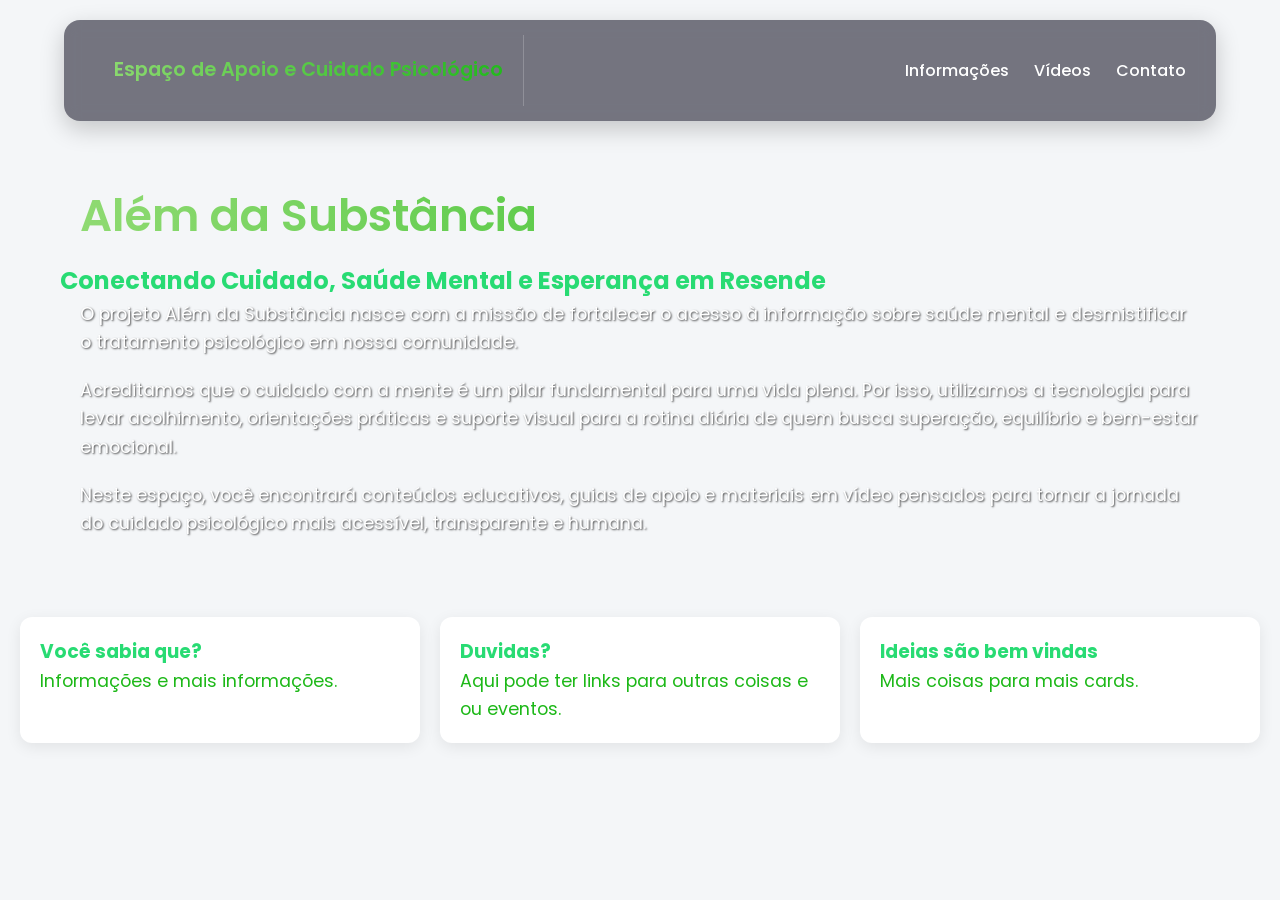
==== index.html @ c21adc3a "Mudança no texto do index" ====
<!DOCTYPE html>
<html lang="pt-br">
<head>
    <meta charset="UTF-8">
    <meta name="viewport" content="width=device-width, initial-scale=1.0">
    <link href="https://fonts.googleapis.com/css2?family=Poppins:wght@300;400;600&display=swap" rel="stylesheet">
    <link rel="icon" type="image/png" href="https://i.imgur.com/iHEQJsi.png">
    <title>Projeto Alem da Substancia</title>
      <!-- Google Analytics -->
    <script async src="https://www.googletagmanager.com/gtag/js?id=G-HS8SQFFDZ2"></script>
    <script>
        window.dataLayer = window.dataLayer || [];
        function gtag(){dataLayer.push(arguments);}
        gtag('js', new Date());

        gtag('config', 'G-HS8SQFFDZ2');
    </script>
    <link rel="stylesheet" href="style.css">
</head>
<body id="home">
    <header class="topo">
    <div class="logo">Espaço de Apoio e Cuidado Psicológico</div>
   
    <nav>
    <ul>
        <li><a href="info.html">Informações</a></li>
        <li><a href="videos.html">Vídeos</a></li>
        <li><a href="contato.html">Contato</a></li>
    </ul>
    </nav>
    </header>
        <main class="conteudo">
            <h1>Além da Substância</h1>
            <h2>Conectando Cuidado, Saúde Mental e Esperança em Resende</h2>
    
            <p>O projeto Além da Substância nasce com a missão de fortalecer o acesso à informação sobre saúde mental e desmistificar o tratamento psicológico em nossa comunidade.</p>
    
            <p>Acreditamos que o cuidado com a mente é um pilar fundamental para uma vida plena. Por isso, utilizamos a tecnologia para levar acolhimento, orientações práticas e suporte visual para a rotina diária de quem busca superação, equilíbrio e bem-estar emocional.</p>

            <p>Neste espaço, você encontrará conteúdos educativos, guias de apoio e materiais em vídeo pensados para tornar a jornada do cuidado psicológico mais acessível, transparente e humana.</p>
        </main>

         <div class="cards">
            <div class="card">
            <h3>Você sabia que?</h3>
            <p>Informações e mais informações.</p>
            </div>

            <div class="card">
            <h3>Duvidas?</h3>
            <p>Aqui pode ter links para outras coisas e ou eventos.</p>
            </div>

            <div class="card">
            <h3>Ideias são bem vindas</h3>
            <p>Mais coisas para mais cards.</p>
            </div>
    </div>
        </main>
    <script src="script.js"></script>
</body>
</html>
---- style.css ----
/* RESET */
* {
    margin: 0;
    padding: 0;
    box-sizing: border-box;
}

/* BODY */
body {
    font-family: 'Poppins', sans-serif;
    background-color: #f4f6f8;
    background-image: url('https://resende.rj.gov.br/img/noticias/1640277550679.png');
    background-attachment: fixed;
    background-position: center;
    background-size: 100% 100%;
    background-repeat: no-repeat;
    color: #28db73;
    line-height: 1.6;
}

/* ===== HEADER ===== */
.topo {
    position: absolute;
    top: 20px;
    left: 50%;
    transform: translateX(-50%);

    width: 90%;
    max-width: 1200px;

    display: flex;
    justify-content: space-between;
    align-items: center;

    padding: 15px 30px;

    background: rgba(30, 30, 47, 0.6);
    backdrop-filter: blur(8px);

    border-radius: 16px;
    box-shadow: 0 8px 25px rgba(0,0,0,0.2);
}

.topo:hover {
    transform: translateX(-50%) scale(1.01);
    transition: 0.3s;
}

/* LOGO */
.logo {
    padding: 20px;
    font-size: 1.2rem;
    font-weight: 600;

    padding-right: 20px;
    border-right: 1px solid rgba(255,255,255,0.2);

    background: linear-gradient(90deg, #8fda72, #1db818);
    -webkit-background-clip: text;
    -webkit-text-fill-color: transparent;
}

/* NAV */
.topo nav {
    margin-left: 20px;
}

.topo nav ul {
    list-style: none;
    display: flex;
    gap: 25px;
}

.topo nav a {
    color: #ffffff;
    text-decoration: none;
    font-weight: 500;
    position: relative;
    transition: 0.3s;
}

/* underline */
.topo nav a::after {
    content: "";
    position: absolute;
    width: 0%;
    height: 2px;
    bottom: -5px;
    left: 0;
    background-color: #1db818;
    transition: 0.3s;
}

.topo nav a:hover::after {
    width: 100%;
}

.topo nav a:hover {
    color: #28db73;
}

/* link ativo */
.topo nav a.ativo {
    color: #28db73;
    pointer-events: none;
    cursor: default;
}

.topo nav a.ativo::after {
    width: 100%;
}

/* ===== CONTEÚDO ===== */
.conteudo {
    padding: 40px 20px;
    padding-top: 140px;
    max-width: 1200px;
    margin: auto;
}
/* -=== Chatbot ===- */

    #chatbox {
      width: 300px;
      border: 1px solid #ccc;
      padding: 10px;
      height: 300px;
      overflow-y: auto;
      margin-bottom: 10px;
    }
    .user { color: blue; }
    .bot { color: green; }

/* TEXTOS */
h1 {
    font-size: 2.8rem;
    margin: 40px 20px 10px;
    font-weight: 600;

    background: linear-gradient(90deg, #8fda72, #1db818);
    -webkit-background-clip: text;
    -webkit-text-fill-color: transparent;
}

p {
    margin: 0 20px 20px;
    font-size: 1.1rem;
    color: #1db818;
}

/* LINKS */
a {
    color: #1db818;
    text-decoration: none;
}

a:hover {
    text-decoration: underline;
    color: #28db73;
}

/* BOTÕES */
button {
    background: #1db818;
    color: white;
    border: none;
    padding: 10px 18px;
    border-radius: 6px;
    cursor: pointer;
    transition: 0.3s;
}

button:hover {
    background: #28db73;
}

/* ===== CARDS ===== */
.cards {
    display: flex;
    gap: 20px;
    margin: 20px;
    flex-wrap: wrap;
}

.card {
    background: white;
    padding: 20px;
    border-radius: 12px;
    flex: 1 1 250px;

    box-shadow: 0 4px 15px rgba(0,0,0,0.08);
    transition: 0.3s;
}

.card:hover {
    transform: translateY(-5px);
    box-shadow: 0 8px 25px rgba(0,0,0,0.12);
}

.card h2 {
    margin-bottom: 10px;
    color: #1e1e2f;
}

.card p {
    margin: 0;
}

.voltar-container {
    display: flex;
    justify-content: flex-end; /* Alinha o botão totalmente à direita */
    padding: 20px; /* Ajuste o espaçamento como preferir */
}

.btn-voltar {
    background: #1db818;
    color: white;
    border: none;
    padding: 10px 18px;
    border-radius: 8px;
    cursor: pointer;
    transition: 0.3s;
}

.btn-voltar:hover {
    background: #28db73;
}

#home .conteudo p {
    color: #ffffff; /* Cor branca para dar contraste com o fundo */
    text-shadow: 1px 1px 2px rgba(0, 0, 0, 0.7); /* Adiciona uma sombra leve para destacar ainda mais */
    font-size: 1.1rem;
    line-height: 1.6;
}
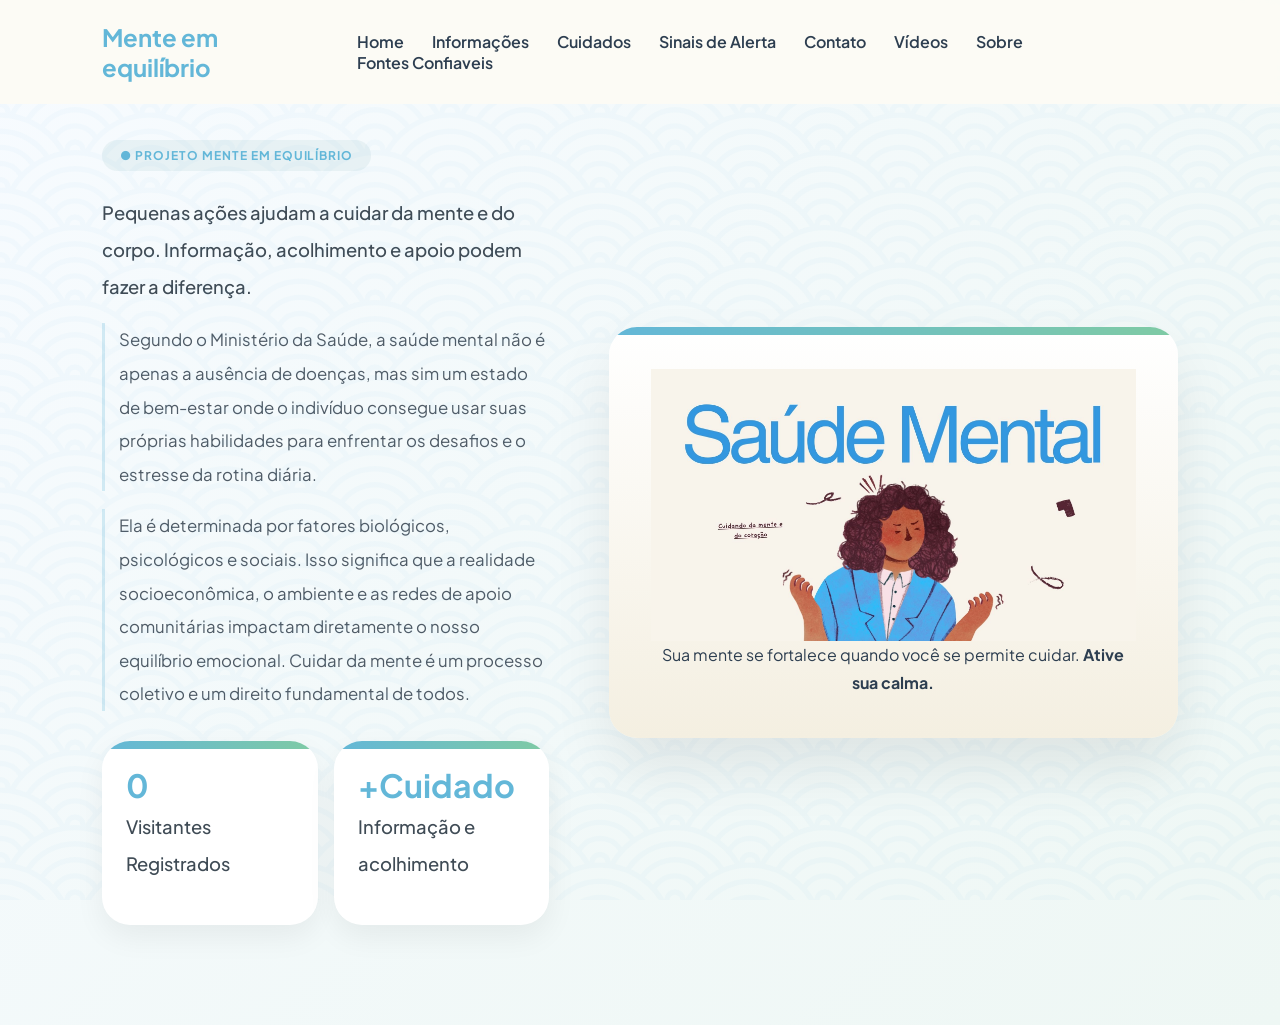
==== commit 2bfb93a4: "Mudando o site para salvar na pasta" ====
--- a/index.html
+++ b/index.html
@@ -1,62 +1,215 @@
 <!DOCTYPE html>
-<html lang="pt-br">
+<html lang="pt-BR">
 <head>
     <meta charset="UTF-8">
     <meta name="viewport" content="width=device-width, initial-scale=1.0">
-    <link href="https://fonts.googleapis.com/css2?family=Poppins:wght@300;400;600&display=swap" rel="stylesheet">
-    <link rel="icon" type="image/png" href="https://i.imgur.com/iHEQJsi.png">
-    <title>Projeto Alem da Substancia</title>
-      <!-- Google Analytics -->
-    <script async src="https://www.googletagmanager.com/gtag/js?id=G-HS8SQFFDZ2"></script>
-    <script>
-        window.dataLayer = window.dataLayer || [];
-        function gtag(){dataLayer.push(arguments);}
-        gtag('js', new Date());
-
-        gtag('config', 'G-HS8SQFFDZ2');
-    </script>
+    <title>Mente em equilíbrio - Saúde Mental</title>
+    <link rel="preconnect" href="https://fonts.googleapis.com">
+    <link rel="preconnect" href="https://fonts.gstatic.com" crossorigin>
+    <link href="https://fonts.googleapis.com/css2?family=Plus+Jakarta+Sans:ital,wght@0,300;0,700;1,400&display=swap" rel="stylesheet">
     <link rel="stylesheet" href="style.css">
 </head>
-<body id="home">
-    <header class="topo">
-    <div class="logo">Espaço de Apoio e Cuidado Psicológico</div>
-   
-    <nav>
-    <ul>
-        <li><a href="info.html">Informações</a></li>
-        <li><a href="videos.html">Vídeos</a></li>
-        <li><a href="contato.html">Contato</a></li>
-    </ul>
-    </nav>
+<body>
+
+    <header class="navbar">
+        <div class="logo">Mente em equilíbrio</div>
+        <nav>
+            <a href="index.html">Home</a>
+        <a href="informacoes.html">Informações</a>
+        <a href="cuidados.html">Cuidados</a>
+        <a href="sinaisdealerta.html">Sinais de Alerta</a>
+        <a href="contato.html">Contato</a>
+        <a href="videos.html">Vídeos</a>
+        <a href="sobre.html">Sobre</a>
+        <a href="fontesconfiaveis.html">Fontes Confiaveis</a>
+        </nav>
     </header>
-        <main class="conteudo">
-            <h1>Além da Substância</h1>
-            <h2>Conectando Cuidado, Saúde Mental e Esperança em Resende</h2>
-    
-            <p>O projeto Além da Substância nasce com a missão de fortalecer o acesso à informação sobre saúde mental e desmistificar o tratamento psicológico em nossa comunidade.</p>
-    
-            <p>Acreditamos que o cuidado com a mente é um pilar fundamental para uma vida plena. Por isso, utilizamos a tecnologia para levar acolhimento, orientações práticas e suporte visual para a rotina diária de quem busca superação, equilíbrio e bem-estar emocional.</p>
-
-            <p>Neste espaço, você encontrará conteúdos educativos, guias de apoio e materiais em vídeo pensados para tornar a jornada do cuidado psicológico mais acessível, transparente e humana.</p>
-        </main>
-
-         <div class="cards">
-            <div class="card">
-            <h3>Você sabia que?</h3>
-            <p>Informações e mais informações.</p>
+
+    <!-- HERO SECTION (HOME) -->
+    <main class="hero-container" id="home" class="page active">
+       <section class="hero-left">
+            <span class="badge">● PROJETO Mente em equilíbrio</span>
+            <h1>Mente em <br><em>Equilíbrio</em></h1>
+            <p>
+            Pequenas ações ajudam a cuidar da mente e do corpo.
+            Informação, acolhimento e apoio podem fazer a diferença.
+            </p>          
+            <p>Segundo o Ministério da Saúde, a saúde mental não é apenas a ausência de doenças, mas sim um estado de bem-estar onde o indivíduo consegue usar suas próprias habilidades para enfrentar os desafios e o estresse da rotina diária.</p>           
+            <p>Ela é determinada por fatores biológicos, psicológicos e sociais. Isso significa que a realidade socioeconômica, o ambiente e as redes de apoio comunitárias impactam diretamente o nosso equilíbrio emocional. Cuidar da mente é um processo coletivo e um direito fundamental de todos.</p>  
+            
+            <div class="mini-cards">
+                <div class="card-stat card-with-border">
+                    <!-- CORREÇÃO AQUI: Adicionado id="contador" para o JavaScript atualizar -->
+                    <h2 id="contador">0</h2> 
+                    <p>Visitantes Registrados</p>
+                </div>
+                <div class="card-stat card-with-border">
+                    <h2>+Cuidado</h2>
+                    <p>Informação e acolhimento</p>
+                </div>
             </div>
-
-            <div class="card">
-            <h3>Duvidas?</h3>
-            <p>Aqui pode ter links para outras coisas e ou eventos.</p>
+        </section>
+
+        <section class="hero-right">
+            <div class="card-border-top"></div>
+            <div class="main-card card-with-border">
+                <img src="img/SaudeMental.png" class="mascote-img">
+                <p class="card-text">Sua mente se fortalece quando você se permite cuidar. <strong>Ative sua calma.</strong></p>
             </div>
-
-            <div class="card">
-            <h3>Ideias são bem vindas</h3>
-            <p>Mais coisas para mais cards.</p>
-            </div>
-    </div>
-        </main>
-    <script src="script.js"></script>
+        </section>
+    </main>
+
+    <!-- SEÇÃO INFORMAÇÕES -->
+    
+
+    <!-- Seção Cuidados -->
+
+    
+    <!-- Seção Busca Ajuda-->
+
+    
+
+    <!-- SEÇÃO CONTATO -->
+    
+    <!-- SEÇÃO VÍDEOS -->
+    
+    <!-- SEÇÃO COMENTÁRIOS -->
+
+
+    <!-- Conexão do Front-end com o Back-end em Python -->
+    <script>
+            const API_URL = window.location.hostname === "localhost" ||
+                            window.location.hostname === "127.0.0.1"
+                ? "http://127.0.0.1:5000/api"
+                : "/api";
+
+        // =========================
+        // 🔧 UTILIDADE SEGURA
+        // =========================
+        function exists(selector) {
+            return document.querySelector(selector) !== null;
+        }
+
+        // =========================
+        // 📊 VISITAS (index ou onde tiver #contador)
+        // =========================
+        async function updateVisitCounter() {
+            try {
+                const el = document.getElementById("contador");
+                if (!el) return;
+
+                const response = await fetch(`${API_URL}/visita`);
+                const data = await response.json();
+
+                el.innerText = data.total_visitantes;
+            } catch (error) {
+                console.error("Erro contador:", error);
+            }
+        }
+
+        // =========================
+        // 💬 DEPOIMENTOS (somente página sobre)
+        // =========================
+        async function loadDepoimentos() {
+            try {
+                const mural = document.querySelector(".comments-mural");
+                if (!mural) return;
+
+                const response = await fetch(`${API_URL}/depoimentos`);
+                const depoimentos = await response.json();
+
+                mural.innerHTML = "";
+
+                depoimentos.forEach((depo) => {
+                    const card = document.createElement("div");
+                    card.className = "mural-card";
+                    card.innerHTML = `
+                        <strong>${depo.nome}</strong>
+                        <p>"${depo.texto}"</p>
+                    `;
+                    mural.appendChild(card);
+                });
+
+            } catch (error) {
+                console.error("Erro depoimentos:", error);
+            }
+        }
+
+        // =========================
+        // 📨 ENVIO DE DEPOIMENTO
+        // =========================
+        async function submitDepoimento(event) {
+            event.preventDefault();
+
+            const nomeEl = document.getElementById("comentario-nome");
+            const textoEl = document.getElementById("comentario-texto");
+
+            if (!nomeEl || !textoEl) return;
+
+            const nome = nomeEl.value.trim() || "Anônimo";
+            const texto = textoEl.value.trim();
+
+            if (!texto) return;
+
+            try {
+                await fetch(`${API_URL}/depoimentos`, {
+                    method: "POST",
+                    headers: { "Content-Type": "application/json" },
+                    body: JSON.stringify({ nome, texto }),
+                });
+
+                event.target.reset();
+                await loadDepoimentos();
+
+            } catch (error) {
+                console.error("Erro envio:", error);
+            }
+        }
+
+        // =========================
+        // 🎥 VÍDEOS (global)
+        // =========================
+        function initVideos() {
+            document.addEventListener("click", (e) => {
+                const preview = e.target.closest(".video-preview");
+
+                if (preview) {
+                    const url = preview.getAttribute("data-video");
+                    if (url) {
+                        window.open(url, "_blank", "noopener");
+                    }
+                }
+            });
+        }
+
+        // =========================
+        // 🚦 INIT PRINCIPAL
+        // =========================
+        document.addEventListener("DOMContentLoaded", () => {
+
+            // 📊 página index
+            if (exists("#contador")) {
+                updateVisitCounter();
+            }
+
+            // 💬 página sobre
+            if (exists(".comments-mural")) {
+                loadDepoimentos();
+            }
+
+            if (exists(".comment-form")) {
+                document
+                    .querySelector(".comment-form")
+                    .addEventListener("submit", submitDepoimento);
+            }
+
+            // 🎥 vídeos (global)
+            if (exists(".video-preview")) {
+                initVideos();
+            }
+
+        });
+    </script>
+    
 </body>
-</html>
+</html>
--- a/style.css
+++ b/style.css
@@ -1,235 +1,841 @@
-/* RESET */
+﻿/* -------------------------------------------------------------
+   Brand palette and global style variables
+   ------------------------------------------------------------- */
+:root {
+    --bg: #f8fcff;
+    --surface: #ffffff;
+
+    --primary: #63b7d8;
+    --secondary: #8dd48a;
+
+    --primary-light: #dff4fb;
+    --secondary-light: #e6f7e5;
+
+    --text: #2d3e50;
+    --text-muted: #5b6770;
+
+    --accent: #63b7d8;
+    --border: #dceaf0;
+
+    --shadow: rgba(0,0,0,0.08);
+
+    --secondary-dark: #5ebf75;
+
+    --surface-soft: #f5fbff;
+}
+
+@keyframes wave {
+    0% {
+        background-position: 0% 0;
+    }
+    50% {
+        background-position: 250% 0;
+    }
+    100% {
+        background-position: 0% 0;
+    }
+}
+
+/* Reset and base typography */
 * {
     margin: 0;
     padding: 0;
     box-sizing: border-box;
-}
-
-/* BODY */
-body {
-    font-family: 'Poppins', sans-serif;
-    background-color: #f4f6f8;
-    background-image: url('https://resende.rj.gov.br/img/noticias/1640277550679.png');
-    background-attachment: fixed;
-    background-position: center;
-    background-size: 100% 100%;
-    background-repeat: no-repeat;
-    color: #28db73;
-    line-height: 1.6;
-}
-
-/* ===== HEADER ===== */
-.topo {
-    position: absolute;
-    top: 20px;
-    left: 50%;
-    transform: translateX(-50%);
-
-    width: 90%;
-    max-width: 1200px;
-
+    font-family: 'Plus Jakarta Sans', sans-serif;
+}
+
+html {
+    scroll-behavior: smooth;
+    scroll-snap-type: y mandatory;
+    scroll-padding-top: 96px; /* account for fixed navbar height */
+}
+html, body {
+    margin: 0;
+    padding: 0;
+    overflow-x: hidden;
+    scroll-behavior: smooth;
+    background: #f7fbff;
+}
+
+body::before {
+    content: "";
+    position: fixed;
+    inset: 0;
+
+    background-image: url("./img/endless-clouds.svg");
+    background-repeat: repeat;
+    background-size: 150px;
+
+    opacity: 0.035;
+
+    pointer-events: none;
+    z-index: 0;
+}
+
+/*Alert Box*/
+
+.alert-box {
+    margin-top: 40px;
+    max-width: 800px;
+    padding: 20px 30px;
+
+    background: #eaf7fc;
+    border-left: 5px solid #63b7d8;
+
+    border-radius: 16px;
+
+    color: #2d3e50;
+    font-size: 1rem;
+    line-height: 1.7;
+
+    box-shadow: 0 8px 20px rgba(99, 183, 216, 0.08);
+}
+
+/* make sections snap into place for a cleaner scrolling experience */
+main, section, .hero-container {
+    scroll-snap-align: start;
+}
+
+a {
+    color: inherit;
+    text-decoration: none;
+}
+
+button,
+input,
+textarea {
+    font: inherit;
+}
+
+button {
+    cursor: pointer;
+}
+
+/* -------------------------------------------------------------
+   Navbar
+   ------------------------------------------------------------- */
+.navbar {
+    position: fixed;
+    inset: 0 auto auto 0;
     display: flex;
     justify-content: space-between;
     align-items: center;
-
-    padding: 15px 30px;
-
-    background: rgba(30, 30, 47, 0.6);
-    backdrop-filter: blur(8px);
-
-    border-radius: 16px;
-    box-shadow: 0 8px 25px rgba(0,0,0,0.2);
-}
-
-.topo:hover {
-    transform: translateX(-50%) scale(1.01);
-    transition: 0.3s;
-}
-
-/* LOGO */
-.logo {
-    padding: 20px;
-    font-size: 1.2rem;
+    width: 100%;
+    padding: 22px 8%;
+    background: rgba(252, 251, 245, 0.95);
+    backdrop-filter: blur(10px);
+    z-index: 1000;
+}
+
+.navbar .logo {
+    font-size: 24px;
+    font-weight: 700;
+    color: var(--primary);
+}
+
+.navbar nav {
+    display: flex;
+    flex-wrap: wrap;
+    align-items: center;
+}
+
+.navbar nav a {
+    margin-left: 28px;
+    color: var(--text);
     font-weight: 600;
-
-    padding-right: 20px;
-    border-right: 1px solid rgba(255,255,255,0.2);
-
-    background: linear-gradient(90deg, #8fda72, #1db818);
-    -webkit-background-clip: text;
-    -webkit-text-fill-color: transparent;
-}
-
-/* NAV */
-.topo nav {
-    margin-left: 20px;
-}
-
-.topo nav ul {
-    list-style: none;
+    transition: color 0.2s ease;
+}
+
+.navbar nav a:hover {
+    color: var(--accent);
+}
+
+.btn-contato-nav {
+    padding: 10px 18px;
+    border-radius: 999px;
+    border: 1px solid var(--secondary);
+    background: rgba(200, 176, 146, 0.18);
+}
+
+/* -------------------------------------------------------------
+   Hero section
+   ------------------------------------------------------------- */
+.hero-container {
+    display: grid;
+    grid-template-columns: 1.1fr 1.4fr;
+    align-items: center;
+    gap: 60px;
+
+    padding: 140px 8% 100px;
+    min-height: 100vh;
+
+    background: linear-gradient(135deg, #f7fbff 0%, #eef7f4 100%);
+}
+
+.hero-left {
+    max-width: 620px;
+}
+
+.badge {
+    display: inline-block;
+    margin-bottom: 24px;
+    padding: 8px 18px;
+    border-radius: 999px;
+    background: rgba(150, 184, 192, 0.15);
+    color: var(--primary);
+    font-size: 12px;
+    font-weight: 700;
+    letter-spacing: 0.08em;
+    text-transform: uppercase;
+}
+
+.hero-left h1 {
+    display: none;
+}
+
+.hero-left h1 em {
+    display: inline-block;
+    color: var(--primary);
+    font-style: italic;
+    font-weight: 400;
+}
+
+.hero-left p {
+    font-size: 1.05rem;
+    line-height: 2;
+    color: #4f5b66;
+    margin-bottom: 18px;
+}
+
+.hero-left p:first-of-type {
+    font-size: 1.15rem;
+    font-weight: 500;
+    color: #3f4b55;
+}
+
+.hero-left p + p {
+    border-left: 3px solid rgba(99, 183, 216, 0.25);
+    padding-left: 14px;
+}
+
+.hero-buttons {
     display: flex;
-    gap: 25px;
-}
-
-.topo nav a {
-    color: #ffffff;
-    text-decoration: none;
-    font-weight: 500;
+    flex-wrap: wrap;
+    gap: 16px;
+    margin-bottom: 40px;
+}
+
+.btn-primary,
+.btn-secondary {
+    display: inline-flex;
+    align-items: center;
+    justify-content: center;
+    padding: 14px 28px;
+    border-radius: 999px;
+    font-weight: 700;
+    transition: transform 0.2s ease, background-color 0.2s ease, color 0.2s ease;
+}
+
+.btn-primary {
+    background-color: var(--primary);
+    color: var(--surface);
+    border: 1px solid transparent;
+}
+
+.btn-primary:hover {
+    background-color: #4c6e5f;
+    transform: translateY(-2px);
+}
+
+.btn-secondary {
+    border: 2px solid var(--secondary);
+    color: var(--text);
+    background: rgba(150, 184, 192, 0.12);
+}
+
+.btn-secondary:hover {
+    background: rgba(200, 176, 146, 0.14);
+}
+
+.mini-cards {
+    display: grid;
+    grid-template-columns: 1fr 1fr;
+    gap: 16px;
+    margin-top: 30px;
+}
+
+.card-stat {
+    padding: 24px;
+    border-radius: 20px;
+    background: white;
+    box-shadow: 0 12px 30px rgba(0,0,0,0.06);
+}
+
+.card-stat h2 {
+    color: var(--primary);
+    font-size: 2rem;
+    margin-bottom: 4px;
+}
+
+.card-stat p {
+    color: var(--text-muted);
+    font-size: 0.95rem;
+}
+
+.hero-right {
+    display: flex;
+    justify-content: center;
+    align-items: center;
+}
+
+.main-card {
+    width: 100%;
+    padding: 42px;
+    border-radius: 40px;
+    background: linear-gradient(180deg, var(--surface) 0%, #f4efe1 100%);
+    box-shadow: 0 30px 60px var(--shadow);
+    text-align: center;
+}
+
+
+.mascote-img {
+    width: 100%;
+    max-width: 620px;
+    margin: 0 auto;
+    display: block;
+}
+.card-text {
+    color: var(--text);
+    line-height: 1.7;
+    font-size: 1rem;
+}
+
+.card-central {
+    grid-column: 1 / -1;
+    justify-self: center;
+    width: 100%;
+    max-width: 380px; /* ajuste conforme os outros cards */
+}
+
+/* -------------------------------------------------------------
+   Sections and cards
+   ------------------------------------------------------------- */
+.info-section,
+.contact-section,
+.generic-section {
+    width: 100%;
+    padding: 100px 8%;
+    display: flex;
+    flex-direction: column;
+    justify-content: center;
+    align-items: center;
+    text-align: center;
+}
+
+.info-section {
+    background: linear-gradient(135deg, var(--bg) 30%, #efe8dc 100%);
+}
+
+.generic-section {
+    background: var(--surface);
+}
+
+.contact-section {
+    background: linear-gradient(135deg, var(--bg) 30%, #efe8dc 100%);
+}
+
+.section-badge {
+    color: var(--primary);
+    font-size: 0.8rem;
+    font-weight: 700;
+    letter-spacing: 0.15em;
+    text-transform: uppercase;
+    margin-bottom: 14px;
+}
+
+.section-title {
+    color: var(--text);
+    font-size: clamp(2.5rem, 3vw, 4rem);
+    font-weight: 700;
+    margin-bottom: 12px;
+}
+
+.section-title em {
+    color: var(--secondary);
+    font-style: italic;
+    font-weight: 400;
+}
+
+.section-subtitle {
+    color: var(--text-muted);
+    font-size: 1rem;
+    margin-bottom: 45px;
+    max-width: 720px;
+}
+
+.info-cards-container,
+.contact-cards-container {
+    width: 100%;
+    max-width: 1200px;
+    display: grid;
+    grid-template-columns: repeat(auto-fit, minmax(280px, 1fr));
+    gap: 30px;
+}
+
+.info-card,
+.contact-card {
     position: relative;
-    transition: 0.3s;
-}
-
-/* underline */
-.topo nav a::after {
+    background: var(--surface);
+    border-radius: 28px;
+    padding: 34px 30px;
+    box-shadow: 0 18px 40px var(--shadow);
+    overflow: hidden;
+    transition: transform 0.25s ease, box-shadow 0.25s ease;
+}
+
+.info-card:hover,
+.contact-card:hover {
+    transform: translateY(-5px);
+    box-shadow: 0 25px 50px rgba(36, 48, 42, 0.12);
+}
+
+.card-with-border {
+    position: relative;
+    overflow: hidden;
+    border-radius: 28px;
+}
+
+.card-with-border::before {
     content: "";
     position: absolute;
-    width: 0%;
-    height: 2px;
-    bottom: -5px;
+    top: 0;
     left: 0;
-    background-color: #1db818;
-    transition: 0.3s;
-}
-
-.topo nav a:hover::after {
-    width: 100%;
-}
-
-.topo nav a:hover {
-    color: #28db73;
-}
-
-/* link ativo */
-.topo nav a.ativo {
-    color: #28db73;
-    pointer-events: none;
-    cursor: default;
-}
-
-.topo nav a.ativo::after {
-    width: 100%;
-}
-
-/* ===== CONTEÚDO ===== */
-.conteudo {
-    padding: 40px 20px;
-    padding-top: 140px;
+    width: 100%;
+    height: 8px;
+
+    background: linear-gradient(90deg, #63b7d8, #8dd48a, #ffffff);
+    background-size: 300% 100%;
+    animation: wave 8s linear infinite;
+}
+
+.info-card h3,
+.contact-card h3 {
+    color: var(--primary);
+    font-size: 1.4rem;
+    margin-bottom: 16px;
+}
+
+.contact-card h3 {
+    color: var(--text);
+}
+
+.info-card p,
+.contact-info {
+    color: var(--text-muted);
+    line-height: 1.75;
+    font-size: 0.98rem;
+}
+
+.card-tag {
+    display: inline-flex;
+    align-items: center;
+    justify-content: center;
+    padding: 6px 14px;
+    border-radius: 999px;
+    font-size: 0.75rem;
+    font-weight: 700;
+    color: var(--primary);
+    background: rgba(150, 184, 192, 0.18);
+    text-transform: uppercase;
+    margin-bottom: 18px;
+}
+
+.contact-info strong {
+    color: var(--primary);
+}
+
+/* -------------------------------------------------------------
+   Video cards
+   ------------------------------------------------------------- */
+.videos-cards-container {
+    width: 100%;
     max-width: 1200px;
-    margin: auto;
-}
-/* -=== Chatbot ===- */
-
-    #chatbox {
-      width: 300px;
-      border: 1px solid #ccc;
-      padding: 10px;
-      height: 300px;
-      overflow-y: auto;
-      margin-bottom: 10px;
-    }
-    .user { color: blue; }
-    .bot { color: green; }
-
-/* TEXTOS */
-h1 {
-    font-size: 2.8rem;
-    margin: 40px 20px 10px;
+    display: grid;
+    grid-template-columns: repeat(auto-fit, minmax(300px, 1fr));
+    gap: 30px;
+}
+
+.video-single-container {
+    display: flex;
+    justify-content: center;
+}
+
+.video-card {
+    background: var(--surface);
+    border-radius: 24px;
+    overflow: hidden;
+    box-shadow: 0 16px 45px var(--shadow);
+    border: 1px solid var(--border);
+    transition: transform 0.25s ease, box-shadow 0.25s ease;
+}
+
+.video-card:hover {
+    transform: translateY(-4px);
+}
+
+.video-preview {
+    position: relative;
+    width: 100%;
+    height: 200px;
+    background-color: #111;
+    overflow: hidden;
+    cursor: pointer; /* make it obvious it's clickable */
+}
+
+.video-preview img {
+    width: 100%;
+    height: 100%;
+    object-fit: cover;
+    transition: transform 0.35s ease;
+}
+
+.video-card:hover .video-preview img {
+    transform: scale(1.05);
+}
+
+.play-icon {
+    position: absolute;
+    top: 50%;
+    left: 50%;
+    transform: translate(-50%, -50%);
+    width: 52px;
+    height: 52px;
+    border-radius: 50%;
+    display: grid;
+    place-items: center;
+    background-color: var(--accent);
+    color: var(--surface);
+    font-size: 18px;
+    box-shadow: 0 6px 18px rgba(0, 0, 0, 0.2);
+    transition: transform 0.2s ease, background-color 0.2s ease;
+}
+
+.video-card:hover .play-icon {
+    transform: translate(-50%, -50%) scale(1.08);
+    background-color: #8c4f3e;
+}
+
+.video-content {
+    padding: 26px;
+}
+
+.video-tag {
+    display: inline-flex;
+    font-size: 0.72rem;
+    font-weight: 700;
+    color: var(--primary);
+    background: rgba(150, 184, 192, 0.18);
+    padding: 6px 12px;
+    border-radius: 999px;
+    text-transform: uppercase;
+    margin-bottom: 16px;
+}
+
+.video-content h3 {
+    font-size: 1.2rem;
+    color: var(--text);
+    margin-bottom: 12px;
+}
+
+.video-content p {
+    color: var(--text-muted);
+    font-size: 0.95rem;
+    line-height: 1.7;
+    margin-bottom: 18px;
+    min-height: 4.5rem;
+}
+
+.btn-watch {
+    color: var(--accent);
+    font-weight: 700;
+    font-size: 0.95rem;
+    display: inline-flex;
+    align-items: center;
+}
+
+.btn-watch:hover {
+    color: #8c4f3e;
+    text-decoration: underline;
+}
+
+/* -------------------------------------------------------------
+   Comments and testimonials
+   ------------------------------------------------------------- */
+.comments-container {
+    width: calc(100% - 200px);
+    max-width: 1400px;
+    display: grid;
+    grid-template-columns: minmax(280px, 1fr) minmax(320px, 1fr);
+    gap: 38px;
+    text-align: left;
+    margin: 0 auto;
+}
+
+.comment-form-box {
+    width: 70%;
+    max-width: 760px;
+    margin: 0 auto;
+    background: var(--surface);
+    border: 1px solid var(--border);
+    border-radius: 28px;
+    padding: 38px;
+    box-shadow: 0 16px 40px var(--shadow);
+    /* centralizar o formulário dentro do container */
+    grid-column: 1 / -1;
+    justify-self: center;
+}
+
+.comment-form-box h3 {
+    color: var(--text);
+    font-size: 1.45rem;
+    margin-bottom: 22px;
+}
+
+.comment-form {
+    display: grid;
+    gap: 22px;
+}
+
+.input-group {
+    display: grid;
+    gap: 8px;
+}
+
+.input-group label {
+    color: var(--text-muted);
+    font-size: 0.95rem;
     font-weight: 600;
-
-    background: linear-gradient(90deg, #8fda72, #1db818);
-    -webkit-background-clip: text;
-    -webkit-text-fill-color: transparent;
-}
-
-p {
-    margin: 0 20px 20px;
-    font-size: 1.1rem;
-    color: #1db818;
-}
-
-/* LINKS */
-a {
-    color: #1db818;
-    text-decoration: none;
-}
-
-a:hover {
-    text-decoration: underline;
-    color: #28db73;
-}
-
-/* BOTÕES */
-button {
-    background: #1db818;
-    color: white;
+}
+
+.input-group input,
+.input-group textarea {
+    width: 100%;
+    padding: 16px;
+    border-radius: 16px;
+    border: 1px solid var(--border);
+    background: var(--surface-soft);
+    color: var(--text);
+    transition: border-color 0.2s ease, background-color 0.2s ease;
+}
+
+.input-group input:focus,
+.input-group textarea:focus {
+    outline: none;
+    background: var(--surface);
+    border-color: var(--primary);
+}
+
+.comment-form-box .btn-primary {
     border: none;
-    padding: 10px 18px;
-    border-radius: 6px;
+}
+
+.comments-mural {
+    display: flex;
+    flex-direction: column;
+    gap: 20px;
+    max-height: 480px;
+    overflow-y: auto;
+    padding-right: 10px;
+}
+
+.comments-mural::-webkit-scrollbar {
+    width: 8px;
+}
+
+.comments-mural::-webkit-scrollbar-thumb {
+    background-color: rgba(92, 92, 92, 0.18);
+    border-radius: 10px;
+}
+
+.mural-card {
+    background: #f6f5f0;
+    border-left: 4px solid var(--accent);
+    border-radius: 0 18px 18px 0;
+    padding: 22px;
+    box-shadow: 0 12px 28px rgba(36, 48, 42, 0.06);
+}
+
+.mural-card-header {
+    display: flex;
+    justify-content: space-between;
+    align-items: center;
+    gap: 12px;
+    margin-bottom: 12px;
+}
+
+.mural-card-header strong {
+    color: var(--primary);
+    font-size: 0.98rem;
+}
+
+.mural-date {
+    color: #8c8c84;
+    font-size: 0.8rem;
+}
+
+.mural-card p {
+    color: var(--text-muted);
+    font-size: 0.95rem;
+    line-height: 1.75;
+    font-style: italic;
+}
+
+/* -------------------------------------------------------------
+   Video modal
+   ------------------------------------------------------------- */
+.video-modal {
+    display: none;
+    position: fixed;
+    inset: 0;
+    z-index: 2000;
+    background-color: rgba(0, 0, 0, 0.78);
+    align-items: center;
+    justify-content: center;
+    padding: 18px;
+}
+
+.video-modal-content {
+    position: relative;
+    width: 100%;
+    max-width: 840px;
+    background-color: #111;
+    border-radius: 24px;
+    overflow: hidden;
+    box-shadow: 0 14px 50px rgba(0, 0, 0, 0.55);
+}
+
+.video-modal-close {
+    position: absolute;
+    top: -10px;
+    right: 18px;
+    color: var(--surface);
+    font-size: 44px;
+    font-weight: 700;
     cursor: pointer;
-    transition: 0.3s;
-}
-
-button:hover {
-    background: #28db73;
-}
-
-/* ===== CARDS ===== */
-.cards {
-    display: flex;
-    gap: 20px;
-    margin: 20px;
-    flex-wrap: wrap;
-}
-
-.card {
-    background: white;
-    padding: 20px;
-    border-radius: 12px;
-    flex: 1 1 250px;
-
-    box-shadow: 0 4px 15px rgba(0,0,0,0.08);
-    transition: 0.3s;
-}
-
-.card:hover {
-    transform: translateY(-5px);
-    box-shadow: 0 8px 25px rgba(0,0,0,0.12);
-}
-
-.card h2 {
-    margin-bottom: 10px;
-    color: #1e1e2f;
-}
-
-.card p {
-    margin: 0;
-}
-
-.voltar-container {
-    display: flex;
-    justify-content: flex-end; /* Alinha o botão totalmente à direita */
-    padding: 20px; /* Ajuste o espaçamento como preferir */
-}
-
-.btn-voltar {
-    background: #1db818;
-    color: white;
-    border: none;
-    padding: 10px 18px;
-    border-radius: 8px;
-    cursor: pointer;
-    transition: 0.3s;
-}
-
-.btn-voltar:hover {
-    background: #28db73;
-}
-
-#home .conteudo p {
-    color: #ffffff; /* Cor branca para dar contraste com o fundo */
-    text-shadow: 1px 1px 2px rgba(0, 0, 0, 0.7); /* Adiciona uma sombra leve para destacar ainda mais */
-    font-size: 1.1rem;
-    line-height: 1.6;
-}
-
-
+    transition: color 0.2s ease;
+    z-index: 1;
+}
+
+.video-modal-close:hover {
+    color: var(--secondary);
+}
+
+.video-responsive-container {
+    position: relative;
+    padding-bottom: 56.25%;
+    height: 0;
+    overflow: hidden;
+}
+
+.video-responsive-container iframe {
+    position: absolute;
+    inset: 0;
+    width: 100%;
+    height: 100%;
+}
+
+/* -------------------------------------------------------------
+   Responsive adjustments
+   ------------------------------------------------------------- */
+@media (max-width: 1080px) {
+    .hero-container,
+    .comments-container {
+        flex-direction: column;
+        align-items: center;
+    }
+
+    .hero-container {
+    grid-template-columns: 1fr 1.6fr;
+}
+
+    .hero-container {
+        padding-top: 120px;
+    }
+}
+
+@media (max-width: 820px) {
+    .navbar {
+        padding: 20px 6%;
+    }
+
+    .navbar nav a {
+        margin-left: 18px;
+        margin-top: 12px;
+    }
+
+    .hero-container {
+        padding: 100px 6% 80px;
+    }
+
+    .hero-right,
+    .hero-left,
+    .comment-form-box,
+    .comments-mural,
+    .info-card,
+    .contact-card,
+    .video-card {
+        width: 100%;
+    }
+
+    .comments-container {
+        width: calc(100% - 32px);
+        display: block;
+    }
+}
+
+@media (max-width: 600px) {
+    .navbar {
+        flex-direction: column;
+        align-items: flex-start;
+        gap: 16px;
+    }
+
+    .navbar nav {
+        width: 100%;
+        justify-content: space-between;
+    }
+
+    .hero-left h1 {
+        font-size: 2.7rem;
+    }
+
+    .hero-buttons {
+        flex-direction: column;
+        align-items: stretch;
+    }
+
+    .mini-cards {
+        grid-template-columns: 1fr;
+    }
+
+    .info-cards-container,
+    .contact-cards-container,
+    .videos-cards-container {
+        grid-template-columns: 1fr;
+    }
+
+    .comments-container {
+        gap: 24px;
+    }
+}
+
+    .page {
+        display: none;
+        opacity: 0;
+        transition: opacity 0.5s ease;
+    }
+
+    .page.active {
+        display: block;
+        opacity: 1;
+    }
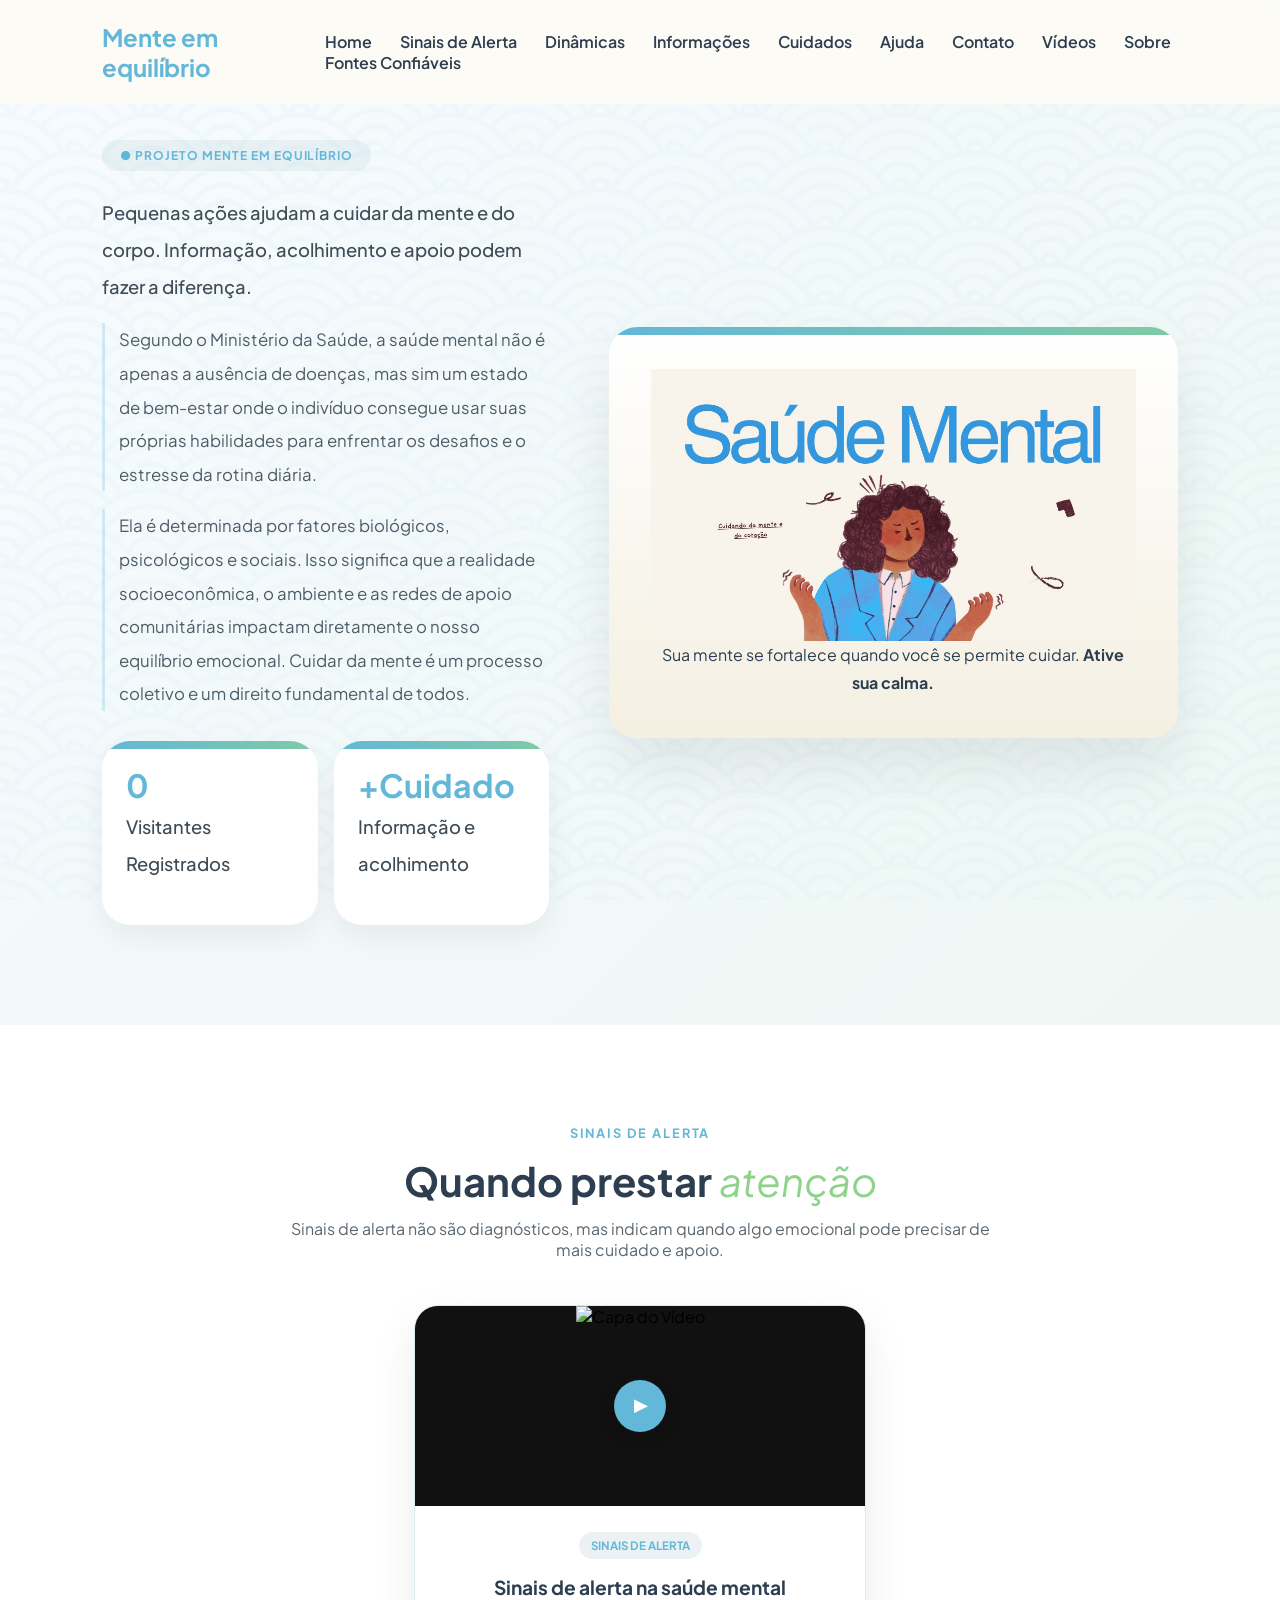
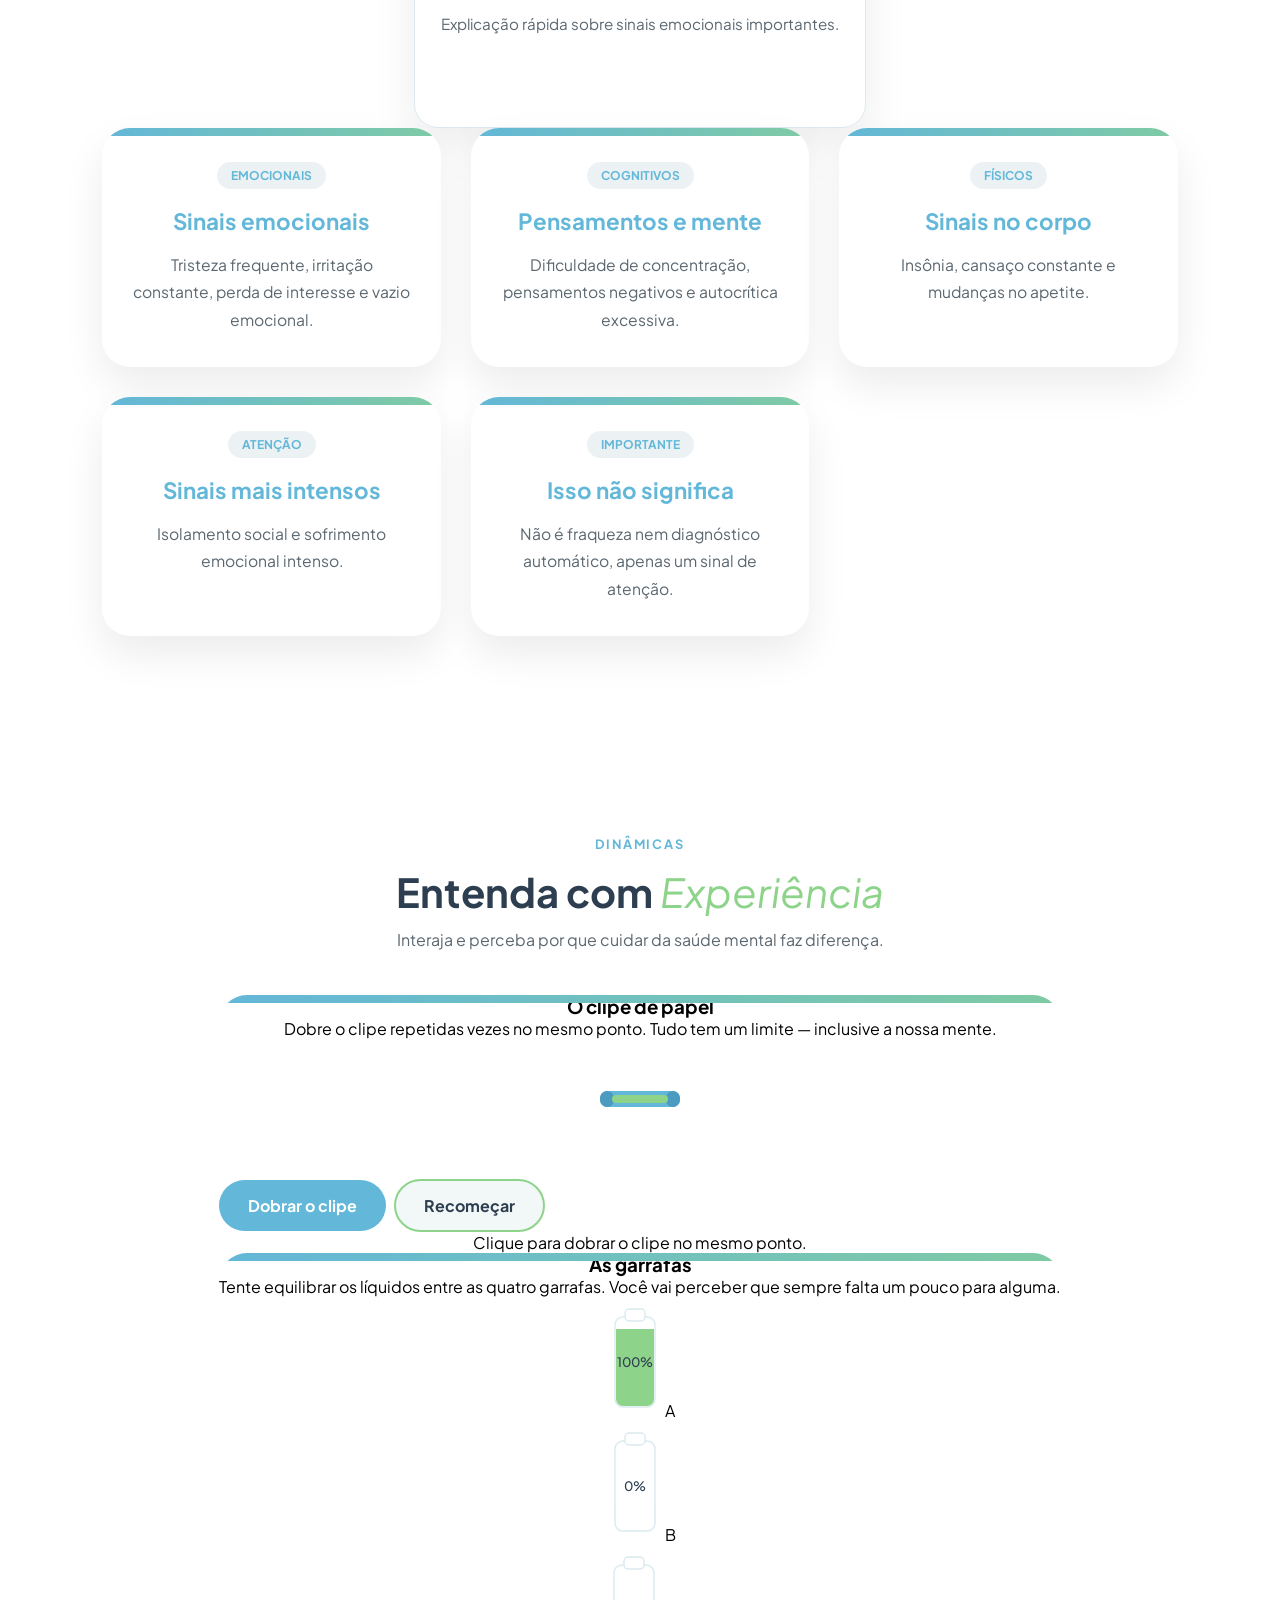
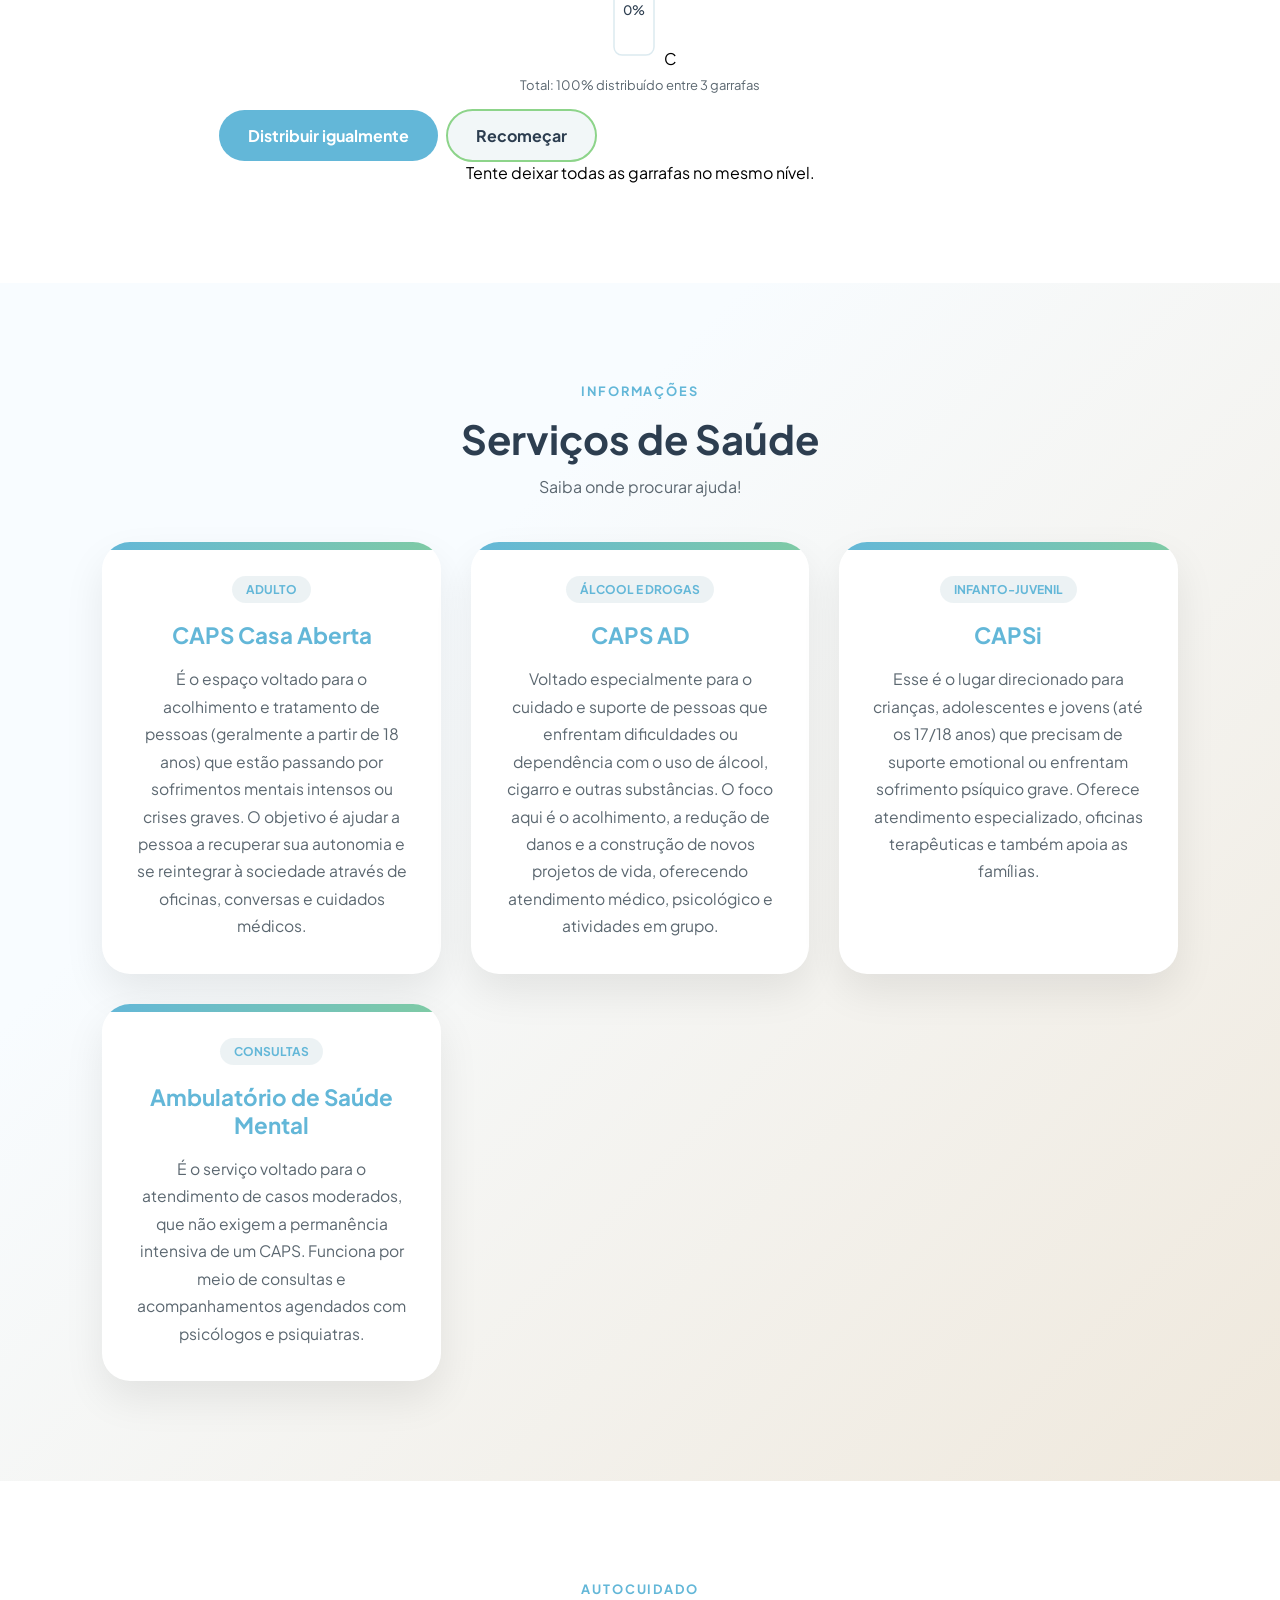
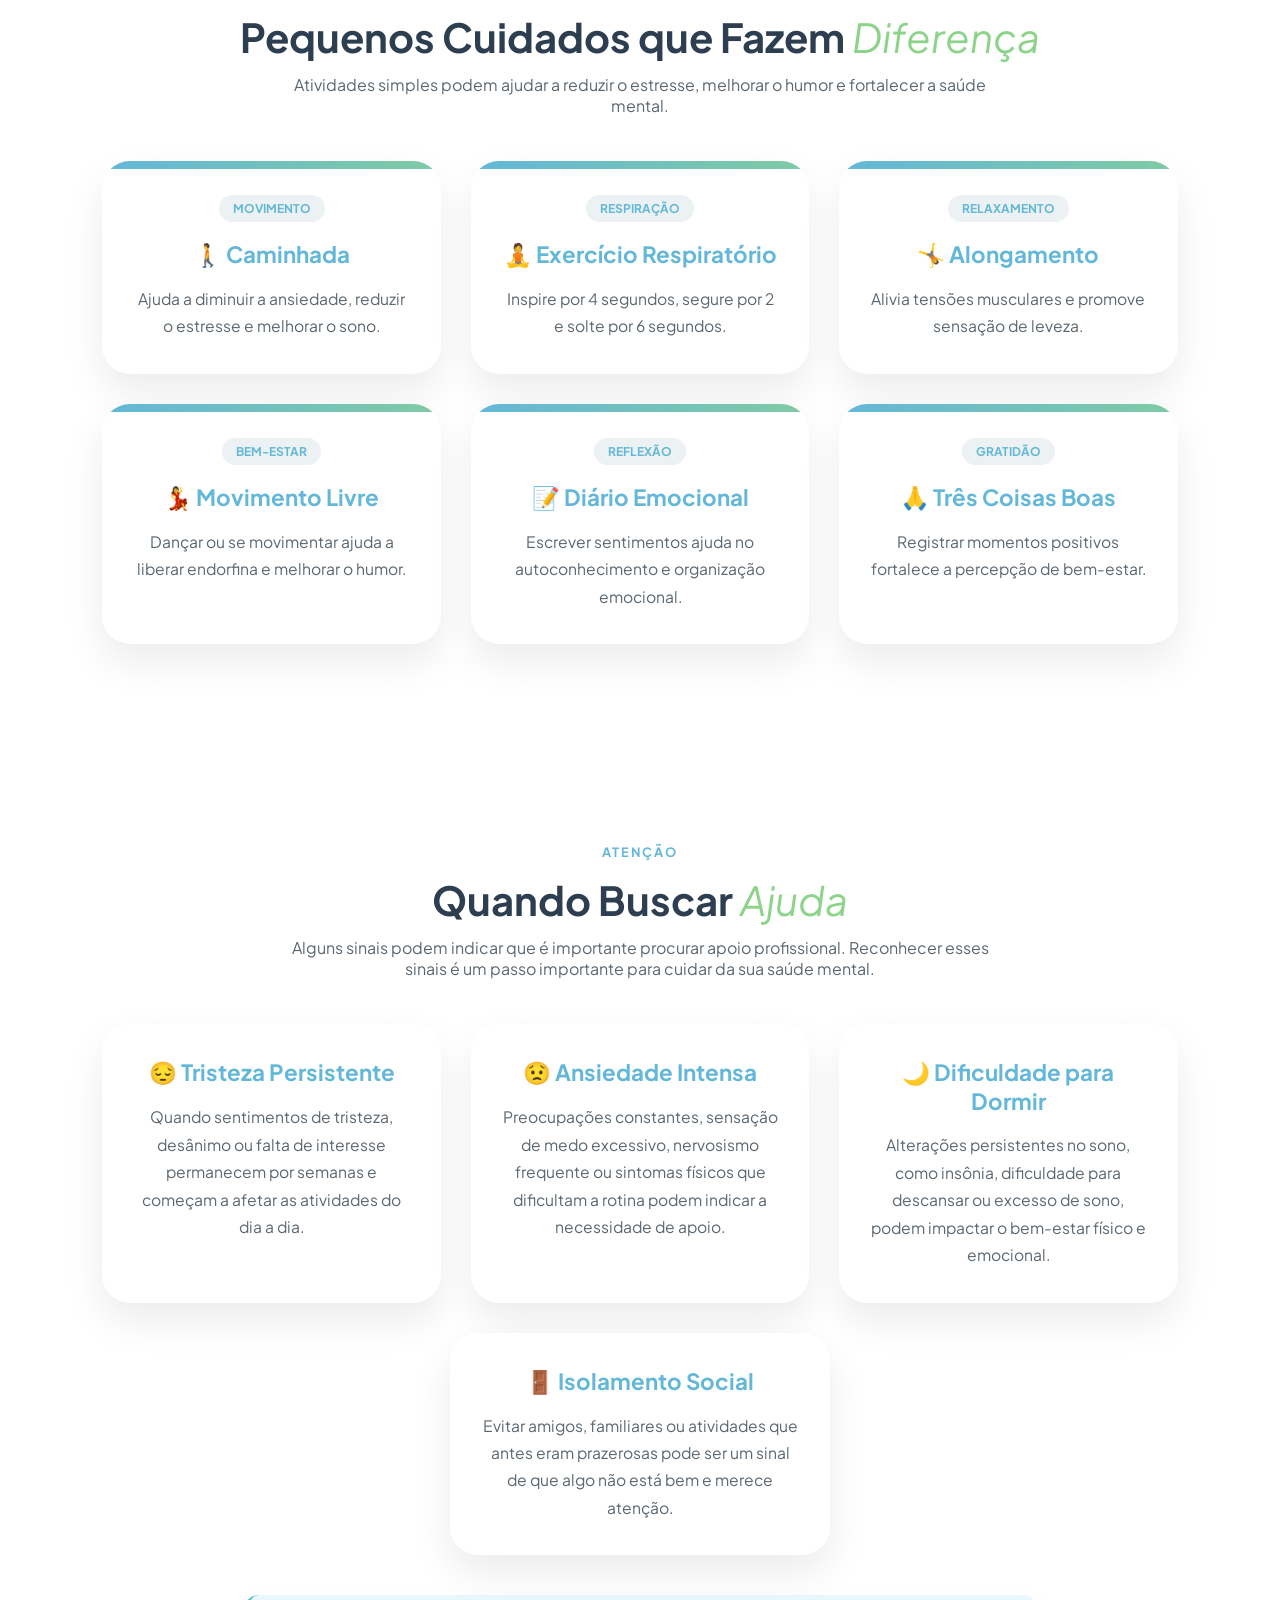
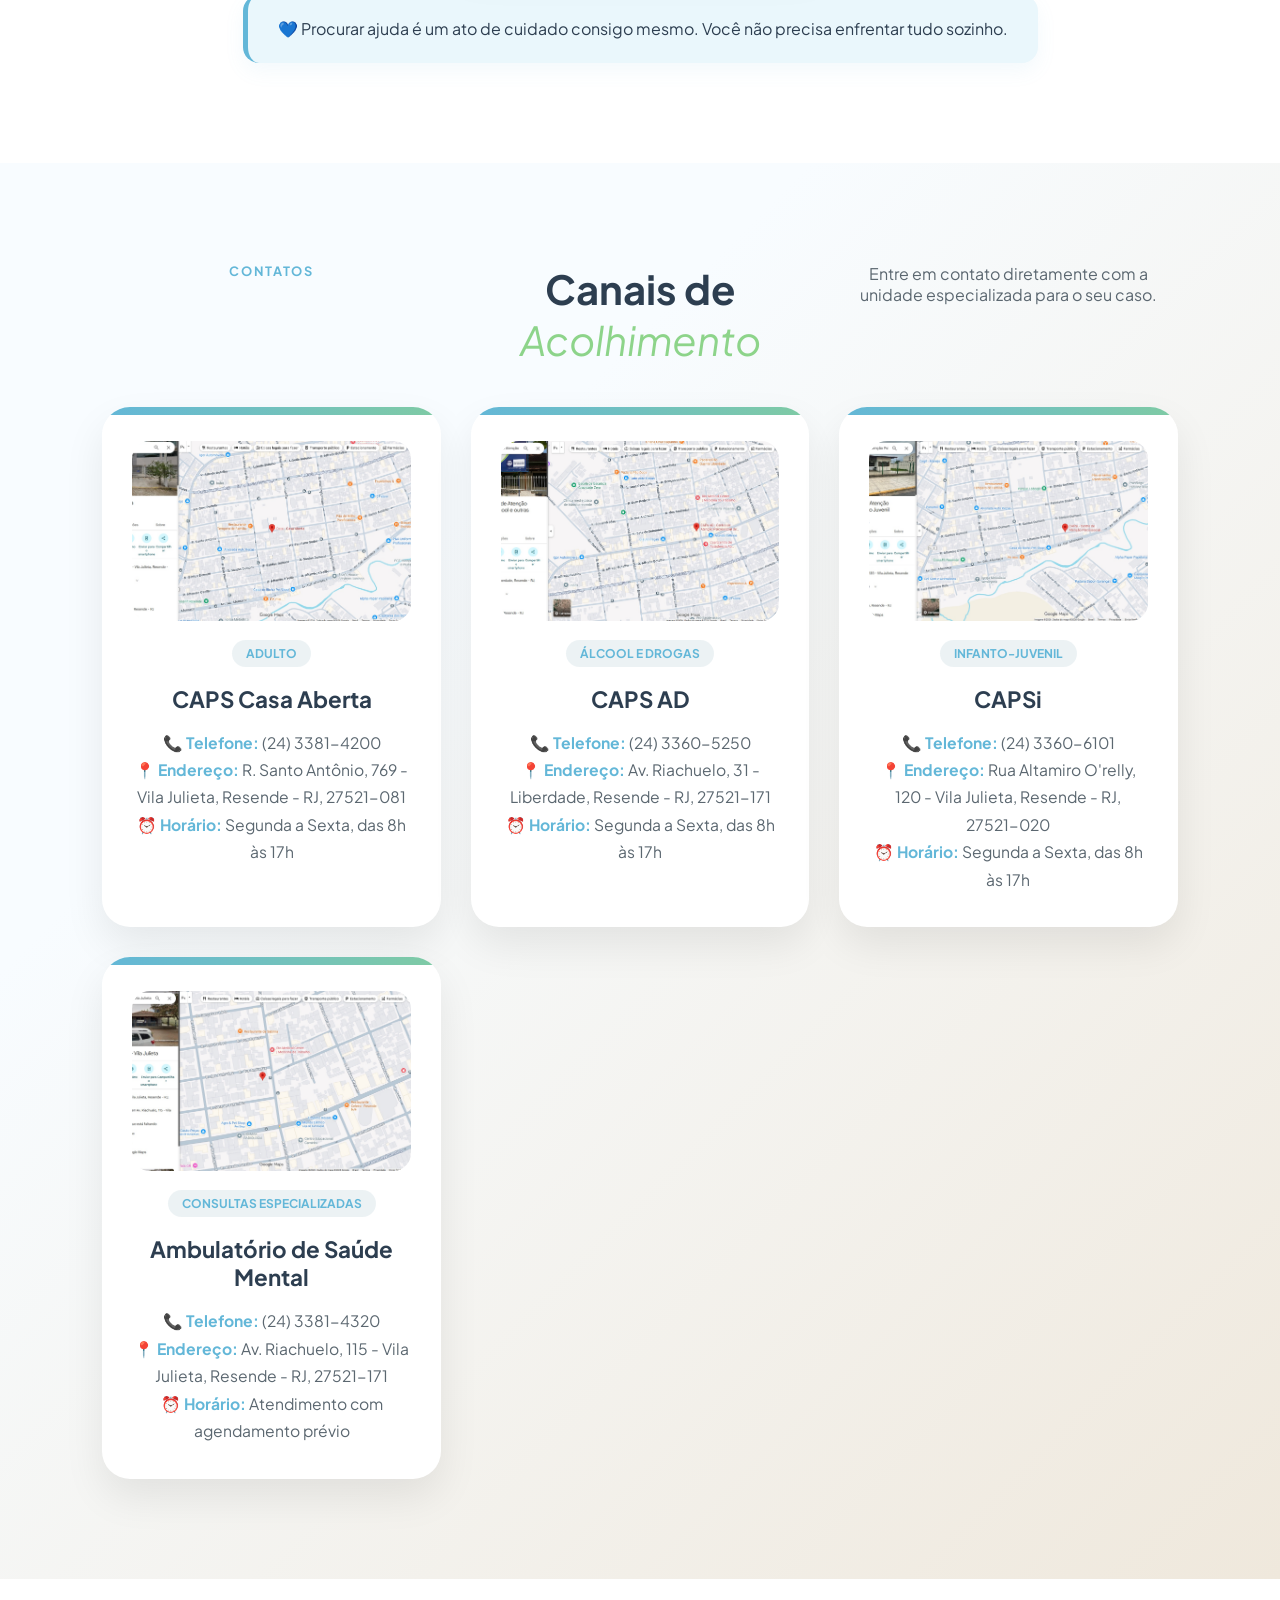
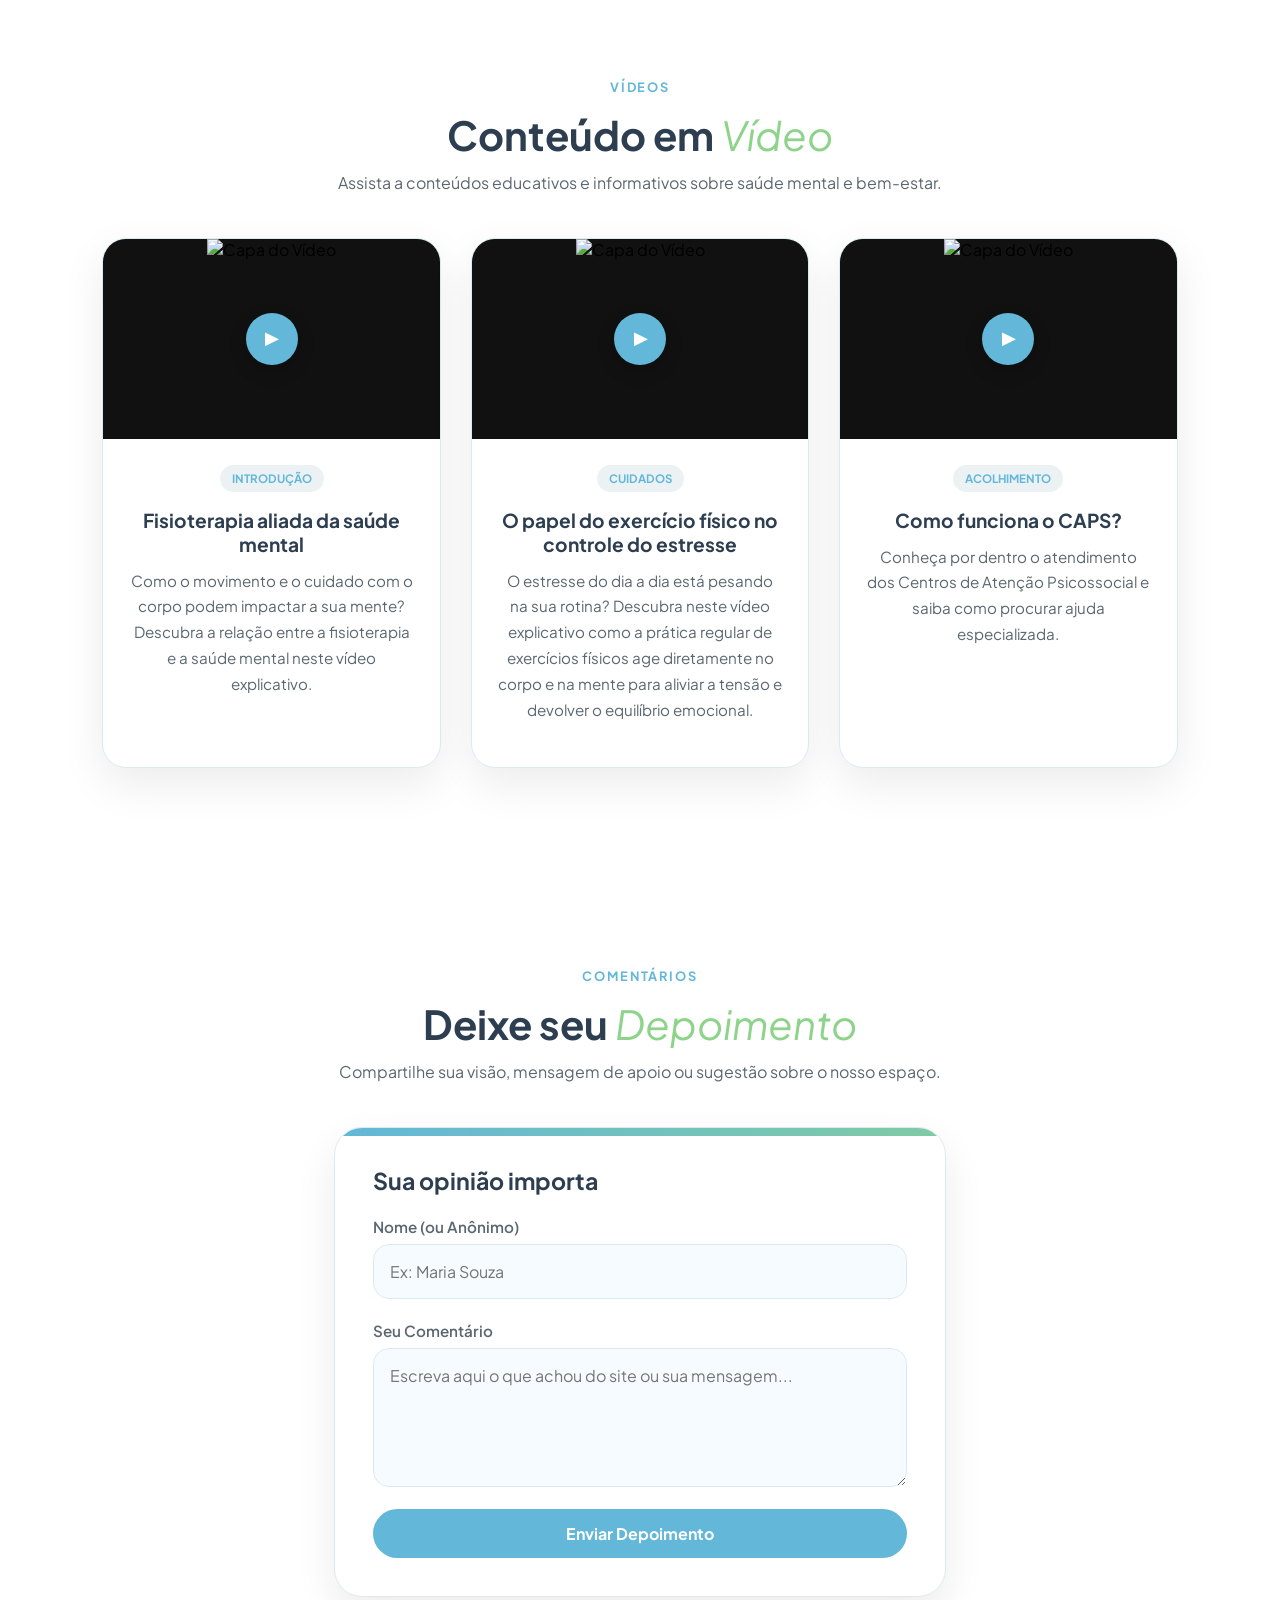
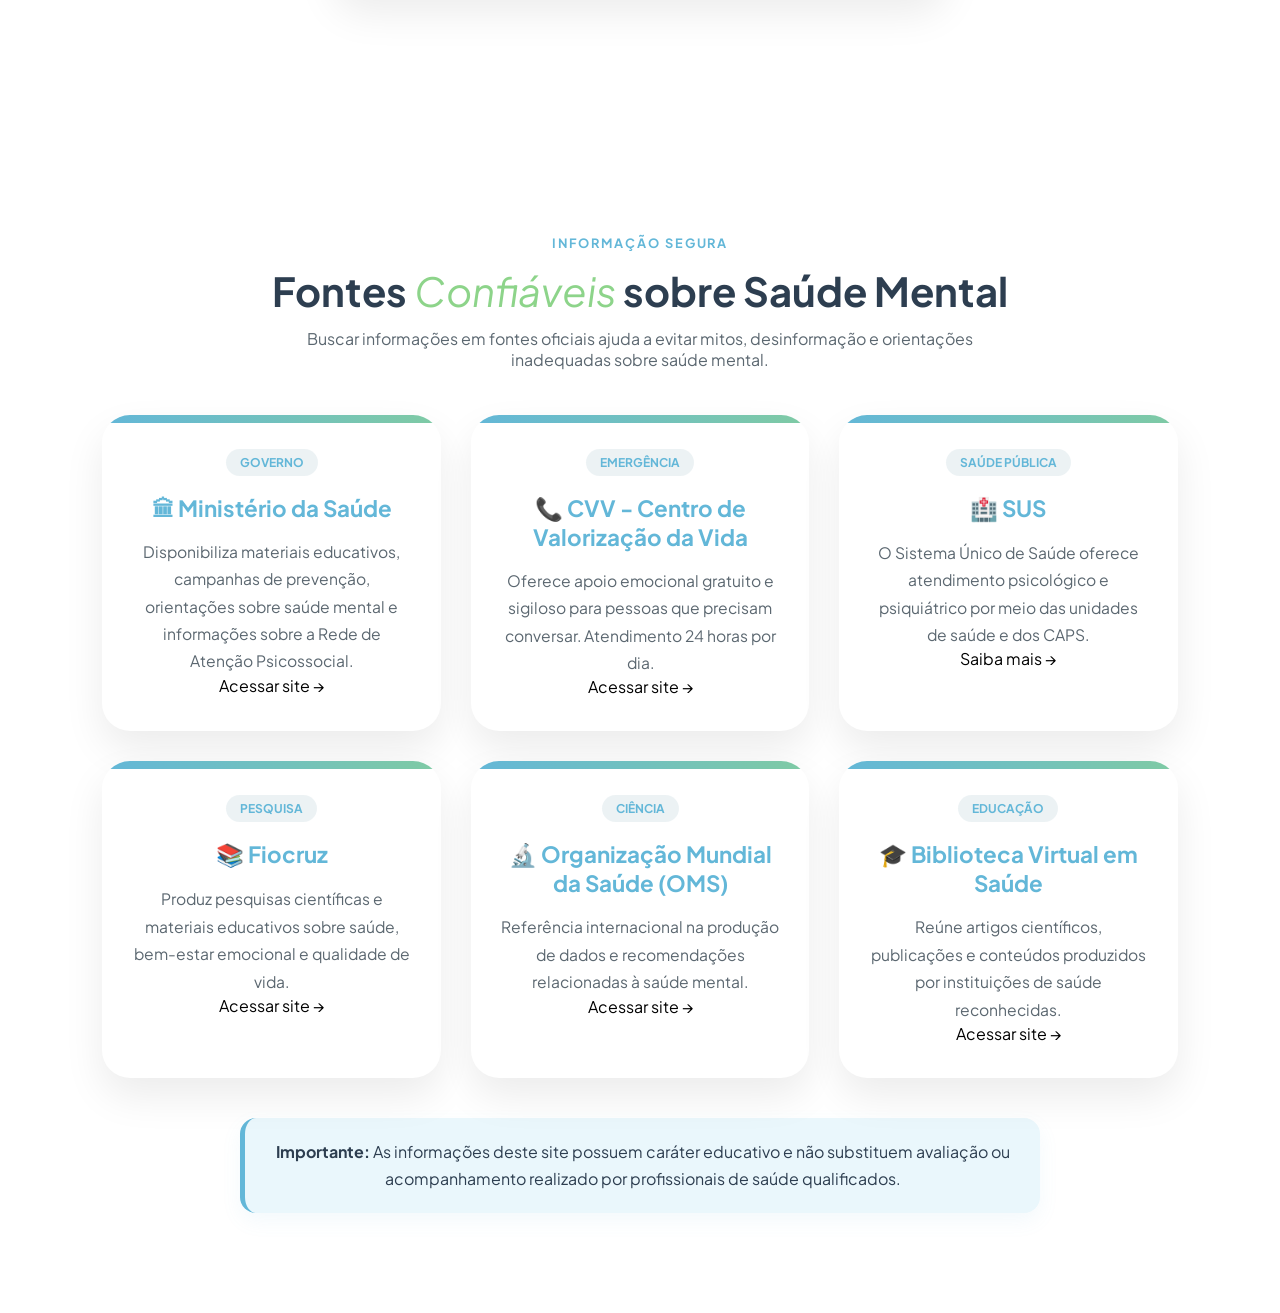
==== commit a663ca51: "Update index.html" ====
--- a/index.html
+++ b/index.html
@@ -11,19 +11,22 @@
 </head>
 <body>
 
-    <header class="navbar">
-        <div class="logo">Mente em equilíbrio</div>
-        <nav>
-            <a href="index.html">Home</a>
-        <a href="informacoes.html">Informações</a>
-        <a href="cuidados.html">Cuidados</a>
-        <a href="sinaisdealerta.html">Sinais de Alerta</a>
-        <a href="contato.html">Contato</a>
-        <a href="videos.html">Vídeos</a>
-        <a href="sobre.html">Sobre</a>
-        <a href="fontesconfiaveis.html">Fontes Confiaveis</a>
-        </nav>
-    </header>
+   <header class="navbar">
+    <div class="logo">Mente em equilíbrio</div>
+
+    <nav>
+        <a href="#home">Home</a>
+        <a href="#sinais-alerta">Sinais de Alerta</a>
+        <a href="#dinamicas">Dinâmicas</a>
+        <a href="#informacoes">Informações</a>
+        <a href="#cuidados">Cuidados</a>        
+        <a href="#ajuda">Ajuda</a> 
+        <a href="#contato">Contato</a>
+        <a href="#videos">Vídeos</a>
+        <a href="#sobre">Sobre</a>
+        <a href="#fontes">Fontes Confiáveis</a>
+    </nav>
+</header>
 
     <!-- HERO SECTION (HOME) -->
     <main class="hero-container" id="home" class="page active">
@@ -59,22 +62,572 @@
         </section>
     </main>
 
+    <!-- Seção Sinais de Alerta -->
+
+    <!-- CONTEÚDO -->
+    <section id="sinais-alerta" class="generic-section">
+
+        <span class="section-badge">Sinais de Alerta</span>
+        <h2 class="section-title">Quando prestar <em>atenção</em></h2>
+
+        <p class="section-subtitle">
+            Sinais de alerta não são diagnósticos, mas indicam quando algo emocional pode precisar de mais cuidado e apoio.
+        </p>
+
+        <!-- VÍDEO -->
+        <div class="video-single-container">
+
+            <div class="video-card card-with-border">
+
+                <div class="video-preview btn-play-trigger"
+                    data-video="https://www.youtube.com/embed/OMe7nbzqfHE">
+
+                    <img src="https://img.youtube.com/vi/OMe7nbzqfHE/0.jpg" alt="Capa do Vídeo">
+                    <div class="play-icon">▶</div>
+
+                </div>
+
+                <div class="video-content">
+                    <span class="video-tag">Sinais de Alerta</span>
+                    <h3>Sinais de alerta na saúde mental</h3>
+                    <p>Explicação rápida sobre sinais emocionais importantes.</p>
+                </div>
+
+            </div>
+
+        </div>
+
+        <!-- CARDS -->
+        <div class="info-cards-container">
+
+            <div class="info-card card-with-border">
+                <div class="card-tag">Emocionais</div>
+                <h3>Sinais emocionais</h3>
+                <p>Tristeza frequente, irritação constante, perda de interesse e vazio emocional.</p>
+            </div>
+
+            <div class="info-card card-with-border">
+                <div class="card-tag">Cognitivos</div>
+                <h3>Pensamentos e mente</h3>
+                <p>Dificuldade de concentração, pensamentos negativos e autocrítica excessiva.</p>
+            </div>
+
+            <div class="info-card card-with-border">
+                <div class="card-tag">Físicos</div>
+                <h3>Sinais no corpo</h3>
+                <p>Insônia, cansaço constante e mudanças no apetite.</p>
+            </div>
+
+            <div class="info-card card-with-border">
+                <div class="card-tag">Atenção</div>
+                <h3>Sinais mais intensos</h3>
+                <p>Isolamento social e sofrimento emocional intenso.</p>
+            </div>
+
+            <div class="info-card card-with-border">
+                <div class="card-tag">Importante</div>
+                <h3>Isso não significa</h3>
+                <p>Não é fraqueza nem diagnóstico automático, apenas um sinal de atenção.</p>
+            </div>
+
+        </div>
+
+    </section>
+
+    <!-- MODAL DO VÍDEO -->
+    <div id="videoModal" class="video-modal">
+        <div class="video-modal-content">
+
+            <span class="video-modal-close">&times;</span>
+
+            <div class="video-responsive-container">
+                <iframe id="videoPlayer"
+                    src=""
+                    frameborder="0"
+                    allow="autoplay; encrypted-media"
+                    allowfullscreen>
+                </iframe>
+            </div>
+
+        </div>
+    </div>
+
+    <!-- SEÇÃO DINÂMICAS -->
+
+    <section id="dinamicas" class="generic-section">
+    <span class="section-badge">Dinâmicas</span>
+    <h2 class="section-title">Entenda com <em>Experiência</em></h2>
+    <p class="section-subtitle">Interaja e perceba por que cuidar da saúde mental faz diferença.</p>
+
+    <div class="dinamicas-container">
+
+        <!-- DINÂMICA 1: CLIPE -->
+        <div class="dinamica-card card-with-border">
+            <h3>O clipe de papel</h3>
+            <p class="dinamica-desc">Dobre o clipe repetidas vezes no mesmo ponto. Tudo tem um limite — inclusive a nossa mente.</p>
+            <div class="clip-stage">
+                <svg class="clip-svg" width="200" height="120" viewBox="0 0 200 120">
+                    <g id="clipGroup" style="transform-origin:100px 60px">
+                        <rect x="60" y="52" width="80" height="16" rx="8" fill="#63b7d8"/>
+                        <rect x="60" y="52" width="14" height="16" rx="7" fill="#4a9bbf"/>
+                        <rect x="126" y="52" width="14" height="16" rx="7" fill="#4a9bbf"/>
+                        <rect x="72" y="56" width="56" height="8" rx="4" fill="#8dd48a"/>
+                    </g>
+                    <g id="crackGroup" style="opacity:0">
+                        <line x1="94" y1="50" x2="106" y2="70" stroke="#e24b4a" stroke-width="2.5" stroke-linecap="round"/>
+                        <line x1="100" y1="48" x2="100" y2="72" stroke="#e24b4a" stroke-width="1.5" stroke-linecap="round" stroke-dasharray="3 2"/>
+                    </g>
+                </svg>
+            </div>
+            <div style="display:flex; align-items:center; gap:8px; margin-top:1rem;">
+                <button class="btn-primary" onclick="dobraClipe()">Dobrar o clipe</button>
+                <button class="btn-secondary" onclick="resetClipe()">Recomeçar</button>
+            </div>
+            <p class="dinamica-msg" id="clipMsg">Clique para dobrar o clipe no mesmo ponto.</p>
+        </div>
+
+        <!-- DINÂMICA 2: GARRAFAS -->
+        <div class="dinamica-card card-with-border">
+            <h3>As garrafas</h3>
+            <p class="dinamica-desc">Tente equilibrar os líquidos entre as quatro garrafas. Você vai perceber que sempre falta um pouco para alguma.</p>
+            <div class="bottles-row" id="bottlesRow"></div>
+            <p style="font-size:13px; color:#5b6770; margin-top:0.5rem;" id="totalLabel"></p>
+            <div style="display:flex; align-items:center; gap:8px; margin-top:1rem;">
+                <button class="btn-primary" onclick="distribuir()">Distribuir igualmente</button>
+                <button class="btn-secondary" onclick="resetGarrafas()">Recomeçar</button>
+            </div>
+            <p class="dinamica-msg" id="bottleMsg">Tente deixar todas as garrafas no mesmo nível.</p>
+            </div>
+    
+        </div>
+    </section>
+        
     <!-- SEÇÃO INFORMAÇÕES -->
     
+    <section id="informacoes" class="info-section" class="page">
+        <span class="section-badge">Informações</span>
+        <h2 class="section-title">Serviços de Saúde</h2>
+        <p class="section-subtitle">Saiba onde procurar ajuda!</p>
+
+        <div class="info-cards-container">
+            <div class="info-card card-with-border">
+                <span class="card-tag">Adulto</span>
+                <h3>CAPS Casa Aberta</h3>
+                <p>É o espaço voltado para o acolhimento e tratamento de pessoas (geralmente a partir de 18 anos) que estão passando por sofrimentos mentais intensos ou crises graves. O objetivo é ajudar a pessoa a recuperar sua autonomia e se reintegrar à sociedade através de oficinas, conversas e cuidados médicos.</p>
+            </div>
+
+            <div class="info-card card-with-border">
+                <span class="card-tag">Álcool e Drogas</span>
+                <h3>CAPS AD</h3>
+                <p>Voltado especialmente para o cuidado e suporte de pessoas que enfrentam dificuldades ou dependência com o uso de álcool, cigarro e outras substâncias. O foco aqui é o acolhimento, a redução de danos e a construção de novos projetos de vida, oferecendo atendimento médico, psicológico e atividades em grupo.</p>
+            </div>
+
+            <div class="info-card card-with-border">
+                <span class="card-tag">Infanto-Juvenil</span>
+                <h3>CAPSi</h3>
+                <p>Esse é o lugar direcionado para crianças, adolescentes e jovens (até os 17/18 anos) que precisam de suporte emotional ou enfrentam sofrimento psíquico grave. Oferece atendimento especializado, oficinas terapêuticas e também apoia as famílias.</p>
+            </div>
+            
+            <div class="info-card card-with-border">
+                <span class="card-tag">Consultas</span>
+                <h3>Ambulatório de Saúde Mental</h3>
+                <p>É o serviço voltado para o atendimento de casos moderados, que não exigem a permanência intensiva de um CAPS. Funciona por meio de consultas e acompanhamentos agendados com psicólogos e psiquiatras.</p>
+            </div>
+        </div>
+    </section>
 
     <!-- Seção Cuidados -->
 
-    
+    <section id="cuidados" class="generic-section" class="page">
+
+        <span class="section-badge">
+            Autocuidado
+        </span>
+
+        <h2 class="section-title">
+            Pequenos Cuidados que Fazem <em>Diferença</em>
+        </h2>
+
+        <p class="section-subtitle">
+            Atividades simples podem ajudar a reduzir o estresse,
+            melhorar o humor e fortalecer a saúde mental.
+        </p>
+
+        <div class="info-cards-container">
+
+            <div class="info-card card-with-border">
+                <span class="card-tag">Movimento</span>
+                <h3>🚶 Caminhada</h3>
+                <p>
+                    Ajuda a diminuir a ansiedade, reduzir o estresse e melhorar o sono.
+                </p>
+            </div>
+
+            <div class="info-card card-with-border">
+                <span class="card-tag">Respiração</span>
+                <h3>🧘 Exercício Respiratório</h3>
+                <p>
+                    Inspire por 4 segundos, segure por 2 e solte por 6 segundos.
+                </p>
+            </div>
+
+            <div class="info-card card-with-border">
+                <span class="card-tag">Relaxamento</span>
+                <h3>🤸 Alongamento</h3>
+                <p>
+                    Alivia tensões musculares e promove sensação de leveza.
+                </p>
+            </div>
+
+            <div class="info-card card-with-border">
+                <span class="card-tag">Bem-estar</span>
+                <h3>💃 Movimento Livre</h3>
+                <p>
+                    Dançar ou se movimentar ajuda a liberar endorfina e melhorar o humor.
+                </p>
+            </div>
+
+            <div class="info-card card-with-border">
+                <span class="card-tag">Reflexão</span>
+                <h3>📝 Diário Emocional</h3>
+                <p>
+                    Escrever sentimentos ajuda no autoconhecimento e organização emocional.
+                </p>
+            </div>
+
+            <div class="info-card card-with-border">
+                <span class="card-tag">Gratidão</span>
+                <h3>🙏 Três Coisas Boas</h3>
+                <p>
+                    Registrar momentos positivos fortalece a percepção de bem-estar.
+                </p>
+            </div>
+
+        </div>
+
+    </section>
+
     <!-- Seção Busca Ajuda-->
 
-    
+    <section id="ajuda" class="generic-section" class="page">
+
+        <span class="section-badge">
+            Atenção
+        </span>
+
+        <h2 class="section-title">
+            Quando Buscar <em>Ajuda</em>
+        </h2>
+
+        <p class="section-subtitle">
+            Alguns sinais podem indicar que é importante procurar apoio profissional. Reconhecer esses sinais é um passo importante para cuidar da sua saúde mental.
+        </p>
+
+        <div class="info-cards-container">
+
+            <div class="info-card">
+                <h3>😔 Tristeza Persistente</h3>
+                <p>
+                    Quando sentimentos de tristeza, desânimo ou falta de interesse permanecem por semanas e começam a afetar as atividades do dia a dia.
+                </p>
+            </div>
+
+            <div class="info-card">
+                <h3>😟 Ansiedade Intensa</h3>
+                <p>
+                    Preocupações constantes, sensação de medo excessivo, nervosismo frequente ou sintomas físicos que dificultam a rotina podem indicar a necessidade de apoio.
+                </p>
+            </div>
+
+            <div class="info-card">
+                <h3>🌙 Dificuldade para Dormir</h3>
+                <p>
+                    Alterações persistentes no sono, como insônia, dificuldade para descansar ou excesso de sono, podem impactar o bem-estar físico e emocional.
+                </p>
+            </div>
+
+            <div class="info-card card-central">
+                <h3>🚪 Isolamento Social</h3>
+                <p>
+                    Evitar amigos, familiares ou atividades que antes eram prazerosas pode ser um sinal de que algo não está bem e merece atenção.
+                </p>
+            </div>
+
+        </div>
+
+        <div class="alert-box">
+            💙 Procurar ajuda é um ato de cuidado consigo mesmo. Você não precisa enfrentar tudo sozinho.
+        </div>
+
+    </section>
 
     <!-- SEÇÃO CONTATO -->
+
+    <section id="contato" class="contact-section" class="page">
+        <div class="contact-cards-container">
+            <span class="section-badge">Contatos</span>
+            <h2 class="section-title">Canais de <em>Acolhimento</em></h2>
+            <p class="section-subtitle">Entre em contato diretamente com a unidade especializada para o seu caso.</p>
+
+                <div class="contact-card card-with-border">
+
+                    <a href="https://maps.app.goo.gl/T2GJsQVPzbPy7DYF8"
+                    target="_blank"
+                    rel="noopener">
+
+                        <img src="img/casaberta.jpg"
+                            alt="Localização do CAPS Casa Aberta"
+                            class="local-img">
+
+                    </a>
+                    <span class="card-tag">Adulto</span>
+                    <h3>CAPS Casa Aberta</h3>
+                    <p class="contact-info"><strong>📞 Telefone:</strong> <a href="tel:+552433814200">(24) 3381-4200</a></p>
+                    <p class="contact-info"><strong>📍 Endereço:</strong> <a>R. Santo Antônio, 769 - Vila Julieta, Resende - RJ, 27521-081</a></p>
+                    <p class="contact-info"><strong>⏰ Horário:</strong> Segunda a Sexta, das 8h às 17h</p>
+                </div>
+
+                <div class="contact-card card-with-border">
+
+                    <a href="https://maps.app.goo.gl/ef5Z1fSyog8RXYqHA"
+                    target="_blank"
+                    rel="noopener">
+
+                        <img src="img/CAPSAD.jpg"
+                            alt="Localização do CAPS Casa Aberta"
+                            class="local-img">
+
+                    </a>
+                    <span class="card-tag">Álcool e Drogas</span>
+                    <h3>CAPS AD</h3>
+                    <p class="contact-info"><strong>📞 Telefone:</strong> <a href="tel:+552433605250">(24) 3360-5250</a></p>
+                    <p class="contact-info"><strong>📍 Endereço:</strong> <a>Av. Riachuelo, 31 - Liberdade, Resende - RJ, 27521-171</a></p>
+                    <p class="contact-info"><strong>⏰ Horário:</strong> Segunda a Sexta, das 8h às 17h</p>
+                </div>
+
+                <div class="contact-card card-with-border">
+
+                    <a href="https://maps.app.goo.gl/AobLEbhYr4zkPjjL7"
+                    target="_blank"
+                    rel="noopener">
+
+                        <img src="img/CAPSI.jpg"
+                            alt="Localização do CAPS Casa Aberta"
+                            class="local-img">
+
+                    </a>
+                    <span class="card-tag">Infanto-Juvenil</span>
+                    <h3>CAPSi</h3>
+                    <p class="contact-info"><strong>📞 Telefone:</strong> <a href="tel:+552433606101">(24) 3360-6101</a></p>
+                    <p class="contact-info"><strong>📍 Endereço:</strong> <a>Rua Altamiro O'relly, 120 - Vila Julieta, Resende - RJ, 27521-020</a></p>
+                    <p class="contact-info"><strong>⏰ Horário:</strong> Segunda a Sexta, das 8h às 17h</p>
+                </div>
+
+                <div class="contact-card card-with-border">
+
+                    <a href="https://maps.app.goo.gl/4q8m5Z5oKoqdT48A6"
+                    target="_blank"
+                    rel="noopener">
+
+                        <img src="img/ambulatorio.jpg"
+                            alt="Localização do CAPS Casa Aberta"
+                            class="local-img">
+
+                    </a>
+                    <span class="card-tag">Consultas Especializadas</span>
+                    <h3>Ambulatório de Saúde Mental</h3>
+                    <p class="contact-info"><strong>📞 Telefone:</strong> <a href="tel:+552433814320">(24) 3381-4320</a></p>
+                    <p class="contact-info"><strong>📍 Endereço:</strong> <a>Av. Riachuelo, 115 - Vila Julieta, Resende - RJ, 27521-171</a></p>
+                    <p class="contact-info"><strong>⏰ Horário:</strong> Atendimento com agendamento prévio</p>
+                </div>
+            </div>
+        </section>
     
     <!-- SEÇÃO VÍDEOS -->
+
+<section id="videos" class="generic-section" class="page">
+        <span class="section-badge">Vídeos</span>
+        <h2 class="section-title">Conteúdo em <em>Vídeo</em></h2>
+        <p class="section-subtitle">Assista a conteúdos educativos e informativos sobre saúde mental e bem-estar.</p>
+
+        <div class="videos-cards-container">
+            <div class="video-card card-with-border">
+                <div class="video-preview btn-play-trigger" data-video="https://www.youtube.com/embed/G4vy6pXjJQ4?si=Ldj43DblrPKetBsK">
+                    <img src="https://img.youtube.com/vi/G4vy6pXjJQ4/0.jpg" alt="Capa do Vídeo">
+                    <div class="play-icon">▶</div>
+                </div>
+                <div class="video-content">
+                    <span class="video-tag">Introdução</span>
+                    <h3>Fisioterapia aliada da saúde mental</h3>
+                    <p>Como o movimento e o cuidado com o corpo podem impactar a sua mente? Descubra a relação entre a fisioterapia e a saúde mental neste vídeo explicativo.</p>
+                </div>
+            </div>
+
+            <div class="video-card card-with-border">
+                <div class="video-preview btn-play-trigger" data-video="https://www.youtube.com/embed/Zq26OmKKCRA?si=JjDywrYJm1IhmlPI">
+                    <img src="https://img.youtube.com/vi/Zq26OmKKCRA/0.jpg" alt="Capa do Vídeo">
+                    <div class="play-icon">▶</div>
+                </div>
+                <div class="video-content">
+                    <span class="video-tag">Cuidados</span>
+                    <h3>O papel do exercício físico no controle do estresse</h3>
+                    <p>O estresse do dia a dia está pesando na sua rotina? Descubra neste vídeo explicativo como a prática regular de exercícios físicos age diretamente no corpo e na mente para aliviar a tensão e devolver o equilíbrio emocional.</p>
+                </div>
+            </div>
+
+            <div class="video-card card-with-border">
+                <div class="video-preview btn-play-trigger" data-video="https://youtube.com/embed/HHHiIle4SVA?si=tJ8ctzIvyEenSN2N">
+                    <img src="https://img.youtube.com/vi/HHHiIle4SVA/0.jpg" alt="Capa do Vídeo">
+                    <div class="play-icon">▶</div>
+                </div>
+                <div class="video-content">
+                    <span class="video-tag">Acolhimento</span>
+                    <h3>Como funciona o CAPS?</h3>
+                    <p>Conheça por dentro o atendimento dos Centros de Atenção Psicossocial e saiba como procurar ajuda especializada.</p>
+                </div>
+            </div>
+
+        </div>
+    </section>
+
+    <div id="videoModal" class="video-modal">
+        <div class="video-modal-content">
+            <span class="video-modal-close">&times;</span>
+            <div class="video-responsive-container">
+                <iframe id="videoPlayer" src="" frameborder="0" allow="accelerometer; autoplay; clipboard-write; encrypted-media; gyroscope; picture-in-picture" allowfullscreen></iframe>
+            </div>
+        </div>
+    </div>
     
     <!-- SEÇÃO COMENTÁRIOS -->
 
+    <section id="sobre" class="generic-section" class="page">
+            <span class="section-badge">Comentários</span>
+            <h2 class="section-title">Deixe seu <em>Depoimento</em></h2>
+            <p class="section-subtitle">Compartilhe sua visão, mensagem de apoio ou sugestão sobre o nosso espaço.</p>
+
+            <div class="comments-container">
+                <div class="comment-form-box card-with-border">
+                    <h3>Sua opinião importa</h3>
+                    <form class="comment-form">
+                        <div class="input-group">
+                            <label for="comentario-nome">Nome (ou Anônimo)</label>
+                            <input type="text" id="comentario-nome" placeholder="Ex: Maria Souza" required>
+                        </div>
+                        <div class="input-group">
+                            <label for="comentario-texto">Seu Comentário</label>
+                            <textarea id="comentario-texto" rows="5" placeholder="Escreva aqui o que achou do site ou sua mensagem..." required></textarea>
+                        </div>
+                        <button type="submit" class="btn-primary">Enviar Depoimento</button>
+                    </form>
+                </div>
+
+                <div class="comments-mural">
+                    <!-- Os depoimentos vindos do banco de dados serão injetados aqui -->
+                </div>
+            </div>
+        </section>
+
+    <!-- SEÇÃO Fontes Confiaveis -->
+
+        <section id="fontes" class="generic-section" class="page">
+
+            <span class="section-badge">
+                Informação Segura
+            </span>
+
+            <h2 class="section-title">
+                Fontes <em>Confiáveis</em> sobre Saúde Mental
+            </h2>
+
+            <p class="section-subtitle">
+                Buscar informações em fontes oficiais ajuda a evitar mitos,
+                desinformação e orientações inadequadas sobre saúde mental.
+            </p>
+
+            <div class="info-cards-container">
+
+                <div class="info-card card-with-border">
+                    <span class="card-tag">Governo</span>
+                    <h3>🏛 Ministério da Saúde</h3>
+                    <p>
+                        Disponibiliza materiais educativos, campanhas de prevenção,
+                        orientações sobre saúde mental e informações sobre a Rede de Atenção Psicossocial.
+                    </p>
+                    <a href="https://www.gov.br/saude" target="_blank">
+                        Acessar site →
+                    </a>
+                </div>
+
+                <div class="info-card card-with-border">
+                    <span class="card-tag">Emergência</span>
+                    <h3>📞 CVV - Centro de Valorização da Vida</h3>
+                    <p>
+                        Oferece apoio emocional gratuito e sigiloso para pessoas que precisam conversar.
+                        Atendimento 24 horas por dia.
+                    </p>
+                    <a href="https://www.cvv.org.br" target="_blank">
+                        Acessar site →
+                    </a>
+                </div>
+
+                <div class="info-card card-with-border">
+                    <span class="card-tag">Saúde Pública</span>
+                    <h3>🏥 SUS</h3>
+                    <p>
+                        O Sistema Único de Saúde oferece atendimento psicológico e psiquiátrico
+                        por meio das unidades de saúde e dos CAPS.
+                    </p>
+                    <a href="https://www.gov.br/saude" target="_blank">
+                        Saiba mais →
+                    </a>
+                </div>
+
+                <div class="info-card card-with-border">
+                    <span class="card-tag">Pesquisa</span>
+                    <h3>📚 Fiocruz</h3>
+                    <p>
+                        Produz pesquisas científicas e materiais educativos sobre saúde,
+                        bem-estar emocional e qualidade de vida.
+                    </p>
+                    <a href="https://portal.fiocruz.br" target="_blank">
+                        Acessar site →
+                    </a>
+                </div>
+
+                <div class="info-card card-with-border">
+                    <span class="card-tag">Ciência</span>
+                    <h3>🔬 Organização Mundial da Saúde (OMS)</h3>
+                    <p>
+                        Referência internacional na produção de dados e recomendações
+                        relacionadas à saúde mental.
+                    </p>
+                    <a href="https://www.who.int" target="_blank">
+                        Acessar site →
+                    </a>
+                </div>
+
+                <div class="info-card card-with-border">
+                    <span class="card-tag">Educação</span>
+                    <h3>🎓 Biblioteca Virtual em Saúde</h3>
+                    <p>
+                        Reúne artigos científicos, publicações e conteúdos produzidos
+                        por instituições de saúde reconhecidas.
+                    </p>
+                    <a href="https://bvsalud.org" target="_blank">
+                        Acessar site →
+                    </a>
+                </div>
+
+            </div>
+
+            <div class="alert-box">
+                <strong>Importante:</strong> As informações deste site possuem caráter
+                educativo e não substituem avaliação ou acompanhamento realizado por
+                profissionais de saúde qualificados.
+            </div>
+
+        </section>
 
     <!-- Conexão do Front-end com o Back-end em Python -->
     <script>
@@ -98,10 +651,17 @@
                 const el = document.getElementById("contador");
                 if (!el) return;
 
-                const response = await fetch(`${API_URL}/visita`);
+                const response = await fetch(`${API_URL}/visita`, {
+                    method: "POST"
+                });
+
+                if (!response.ok) {
+                    throw new Error(`Erro HTTP ${response.status}`);
+                }
+
                 const data = await response.json();
-
                 el.innerText = data.total_visitantes;
+
             } catch (error) {
                 console.error("Erro contador:", error);
             }
@@ -135,6 +695,18 @@
             }
         }
 
+        document.addEventListener("DOMContentLoaded", async () => {
+
+                const form = document.querySelector(".comment-form");
+
+                if (form) {
+                    form.addEventListener("submit", submitDepoimento);
+                }
+
+                updateVisitCounter();
+                loadDepoimentos();
+            });
+
         // =========================
         // 📨 ENVIO DE DEPOIMENTO
         // =========================
@@ -169,18 +741,41 @@
         // =========================
         // 🎥 VÍDEOS (global)
         // =========================
+
         function initVideos() {
-            document.addEventListener("click", (e) => {
-                const preview = e.target.closest(".video-preview");
-
-                if (preview) {
+                document.addEventListener("click", (e) => {
+                    const preview = e.target.closest(".video-preview");
+
+                    if (!preview) return;
+
                     const url = preview.getAttribute("data-video");
-                    if (url) {
-                        window.open(url, "_blank", "noopener");
+
+                    const iframe = document.getElementById("videoPlayer");
+                    const modal = document.getElementById("videoModal");
+
+                    iframe.src = url + "?autoplay=1";
+                    modal.style.display = "flex";
+                });
+
+                document.querySelector(".video-modal-close").onclick = () => {
+                    const modal = document.getElementById("videoModal");
+                    const iframe = document.getElementById("videoPlayer");
+
+                    modal.style.display = "none";
+                    iframe.src = "";
+                };
+
+                window.onclick = (e) => {
+                    const modal = document.getElementById("videoModal");
+
+                    if (e.target === modal) {
+                        modal.style.display = "none";
+                        document.getElementById("videoPlayer").src = "";
                     }
-                }
-            });
-        }
+                };
+            }
+
+            document.addEventListener("DOMContentLoaded", initVideos);
 
         // =========================
         // 🚦 INIT PRINCIPAL
@@ -209,7 +804,136 @@
             }
 
         });
+
+    // =========================
+    // 🎯 DINÂMICAS
+    // =========================
+    var dobraCount = 0;
+    var quebrado = false;
+    var clipMsgs = [
+        "Uma dobra. O clipe ainda aguenta.",
+        "Segunda dobra. Você sente a resistência aumentar.",
+        "Terceira dobra. O metal começa a enfraquecer.",
+        "Quarta dobra. Está quase no limite.",
+        "Quinta dobra... e o clipe se parte."
+    ];
+    var angulos = [0, 12, -18, 25, -30, 0];
+    
+    function dobraClipe() {
+        if (quebrado) return;
+        dobraCount++;
+        var g = document.getElementById('clipGroup');
+        var crack = document.getElementById('crackGroup');
+        var msg = document.getElementById('clipMsg');
+        if (dobraCount < 5) {
+            g.style.transition = 'transform 0.4s ease';
+            g.style.transform = 'rotate(' + angulos[dobraCount] + 'deg)';
+            msg.textContent = clipMsgs[dobraCount - 1];
+            msg.className = 'dinamica-msg';
+        } else {
+            g.style.transition = 'transform 0.3s ease';
+            g.style.transform = 'rotate(0deg) scaleX(0.85)';
+            crack.style.transition = 'opacity 0.4s';
+            crack.style.opacity = '1';
+            msg.textContent = clipMsgs[4];
+            msg.className = 'dinamica-msg highlight';
+            quebrado = true;
+            setTimeout(function() {
+                msg.textContent = "Assim como o clipe, quando submetemos nossa mente a pressão constante sem cuidado, chegamos ao ponto de ruptura. Cuidar da saúde mental é evitar acumular dobras.";
+            }, 1200);
+        }
+    }
+    
+    function resetClipe() {
+        dobraCount = 0;
+        quebrado = false;
+        var g = document.getElementById('clipGroup');
+        var crack = document.getElementById('crackGroup');
+        var msg = document.getElementById('clipMsg');
+        g.style.transition = 'transform 0.4s ease';
+        g.style.transform = 'rotate(0deg) scaleX(1)';
+        crack.style.opacity = '0';
+        msg.textContent = 'Clique para dobrar o clipe no mesmo ponto.';
+        msg.className = 'dinamica-msg';
+    }
+    
+    var bottleNiveis = [100, 0, 0];
+    var bottleNomes = ['A', 'B', 'C'];
+    var distribuindo = false;
+    
+    function renderGarrafas() {
+        var row = document.getElementById('bottlesRow');
+        var lbl = document.getElementById('totalLabel');
+        if (!row) return;
+        row.innerHTML = '';
+        var t = bottleNiveis.reduce(function(a, b) { return a + b; }, 0);
+        lbl.textContent = 'Total: ' + Math.round(t) + '% distribuído entre 3 garrafas';
+        for (var i = 0; i < bottleNiveis.length; i++) {
+            var pct = Math.max(0, Math.min(100, bottleNiveis[i]));
+            var fillH = Math.round(pct * 0.88 * 0.88);
+            var fillColor = pct >= 25 ? '#8dd48a' : (pct > 0 ? '#FAC775' : '#e9e9e9');
+            var wrap = document.createElement('div');
+            wrap.className = 'bottle-wrap';
+            wrap.innerHTML = '<svg width="60" height="120" viewBox="0 0 60 120">'
+                + '<rect x="10" y="20" width="40" height="90" rx="8" fill="white" stroke="#dceaf0" stroke-width="1.5"/>'
+                + '<clipPath id="bc' + i + '"><rect x="11" y="21" width="38" height="88" rx="7"/></clipPath>'
+                + '<rect x="11" y="' + (109 - fillH) + '" width="38" height="' + fillH + '" fill="' + fillColor + '" clip-path="url(#bc' + i + ')"/>'
+                + '<rect x="20" y="12" width="20" height="12" rx="4" fill="white" stroke="#dceaf0" stroke-width="1.5"/>'
+                + '<text x="30" y="70" text-anchor="middle" font-size="13" font-weight="500" fill="#2d3e50">' + Math.round(pct) + '%</text>'
+                + '</svg>'
+                + '<span class="bottle-label">' + bottleNomes[i] + '</span>';
+            row.appendChild(wrap);
+        }
+    }
+
+    function distribuir() {
+        if (distribuindo) return;
+        distribuindo = true;
+        var msg = document.getElementById('bottleMsg');
+        var steps = 20, step = 0;
+        var targets = [34, 33, 33];
+        var starts = bottleNiveis.slice();
+        function animate() {
+            step++;
+            var p = step / steps;
+            p = p < 0.5 ? 2*p*p : -1+(4-2*p)*p;
+            for (var i = 0; i < bottleNiveis.length; i++) {
+                bottleNiveis[i] = starts[i] + (targets[i] - starts[i]) * p;
+            }
+            renderGarrafas();
+            if (step < steps) {
+                requestAnimationFrame(animate);
+            } else {
+                bottleNiveis = [34, 33, 33];
+                renderGarrafas();
+                msg.textContent = "33% em cada... parece equilibrado. Mas sempre sobra um pouco para uma delas.";
+                msg.className = 'dinamica-msg';
+                setTimeout(function() {
+                    bottleNiveis = [20, 33, 47];
+                    renderGarrafas();
+                    msg.textContent = "Na vida real, equilíbrio não significa partes iguais. Às vezes uma garrafa precisa de mais — e tudo bem pedir ou dar um pouco mais quando necessário.";
+                    msg.className = 'dinamica-msg highlight';
+                    distribuindo = false;
+                }, 1800);
+            }
+        }
+        requestAnimationFrame(animate);
+    }
+    
+    function resetGarrafas() {
+        bottleNiveis = [100, 0, 0];
+        distribuindo = false;
+        var msg = document.getElementById('bottleMsg');
+        msg.textContent = 'Tente deixar todas as garrafas no mesmo nível.';
+        msg.className = 'dinamica-msg';
+        renderGarrafas();
+    }
+    
+    document.addEventListener('DOMContentLoaded', function() {
+        renderGarrafas();
+    });
+        
     </script>
     
 </body>
-</html>+</html>
--- a/style.css
+++ b/style.css
@@ -827,7 +827,7 @@
     .comments-container {
         gap: 24px;
     }
-}
+    }
 
     .page {
         display: none;
@@ -838,4 +838,18 @@
     .page.active {
         display: block;
         opacity: 1;
+    }
+
+    .local-img {
+    width: 100%;
+    height: 180px;
+    object-fit: cover;
+    border-radius: 18px;
+    margin-bottom: 15px;
+
+    transition: transform 0.3s ease;
+    }
+
+    .local-img:hover {
+        transform: scale(1.03);
     }
